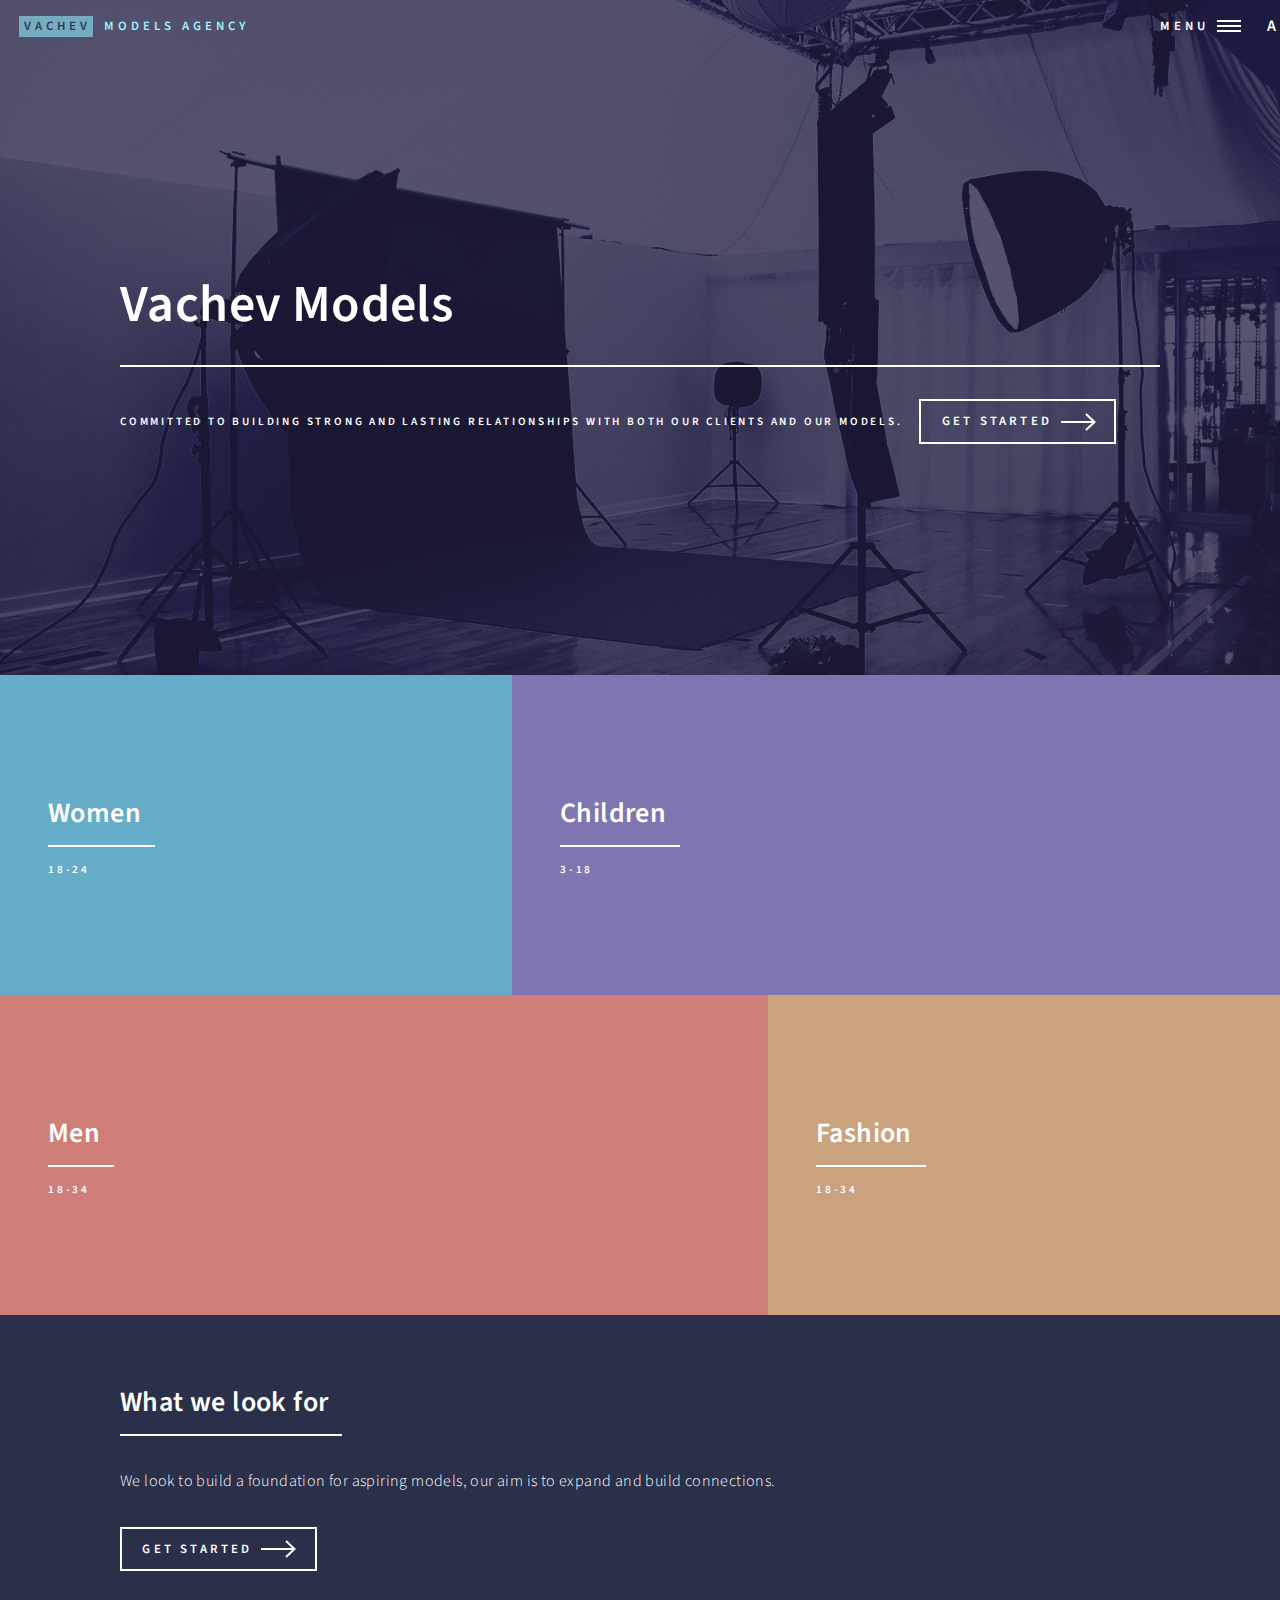
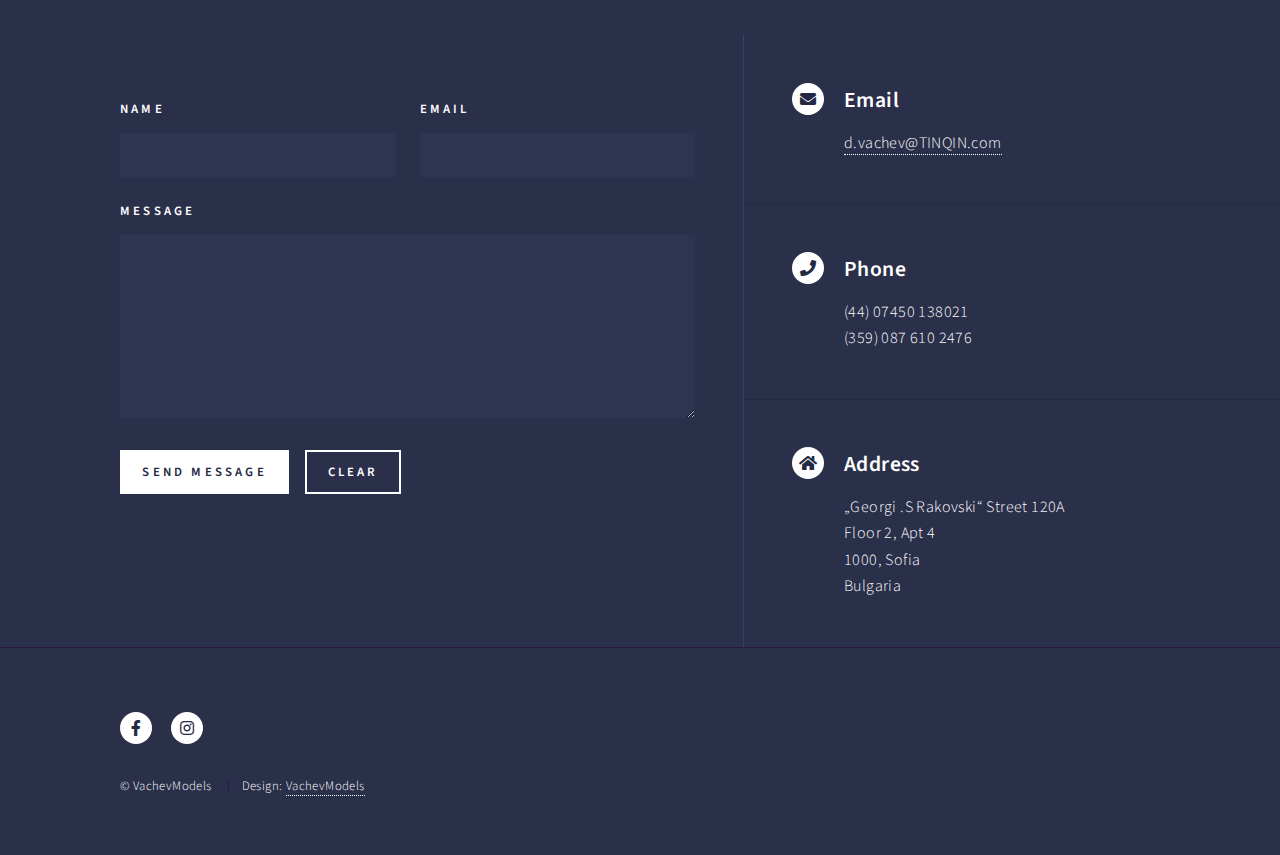
==== index.html @ 6b76b672 "Add files via upload" ====
<!DOCTYPE html>
<html>
  <head>
    <title>Vachev Models</title>
    <meta charset="utf-8" />
    <meta
      name="viewport"
      content="width=device-width, initial-scale=1, user-scalable=no"
    />
    <link rel="stylesheet" href="assets/css/main.css" />
    <noscript
      ><link rel="stylesheet" href="assets/css/noscript.css"
    /></noscript>
  </head>
  <body class="is-preload">
    <!-- Wrapper -->
    <div id="wrapper">
      <!-- Header -->
      <header id="header" class="alt">
        <a href="index.html" class="logo"
          ><strong>Vachev</strong> <span>Models Agency</span></a
        >
        <nav>
          <a href="#menu">Menu</a>A
        </nav>
      </header>

      <!-- Menu -->
      <nav id="menu">
        <ul class="links">
          <li><a href="index.html">Home</a></li>
          <li><a href="men.html">Men</a></li>
          <li><a href="women.html">Women</a></li>
          <li><a href="children.html">Children</a></li>
          <li><a href="generic.html">Fashion</a></li>
        </ul>
        <ul class="actions stacked">
          <li><a href="#" class="button primary fit">Get Started</a></li>
          <li><a href="#" class="button fit">Log In</a></li>
        </ul>
      </nav>

      <!-- Banner -->
      <section id="banner" class="major">
        <div class="inner">
          <header class="major">
            <h1>Vachev Models</h1>
          </header>
          <div class="content">
            <p>
              Committed to building strong and lasting relationships with both
              our clients and our models.
            </p>
            <ul class="actions">
              <li>
                <a href="#one" class="button next scrolly">Get Started</a>
              </li>
            </ul>
          </div>
        </div>
      </section>

      <!-- Main -->
      <div id="main">
        <!-- One -->
        <section id="one" class="tiles">
          <article>
            <span class="image">
              <img src="images/pic01.png" alt="" />
            </span>
            <header class="major">
              <h3><a href="women.html" class="link">Women</a></h3>
              <p>18-24</p>
            </header>
          </article>
          <article>
            <span class="image">
              <img src="images/pic02.png" alt="" />
            </span>
            <header class="major">
              <h3><a href="children.html" class="link">Children</a></h3>
              <p>3-18</p>
            </header>
          </article>
          <article>
            <span class="image">
              <img src="images/pic03.png" alt="" />
            </span>
            <header class="major">
              <h3><a href="men.html" class="link">Men</a></h3>
              <p>18-34</p>
            </header>
          </article>
          <article>
            <span class="image">
              <img src="images/pic04.png" alt="" />
            </span>
            <header class="major">
              <h3><a href="fashion.html" class="link">Fashion</a></h3>
              <p>18-34</p>
            </header>
          </article>
        </section>

        <!-- Two -->
        <section id="two">
          <div class="inner">
            <header class="major">
              <h2>What we look for</h2>
            </header>
            <p>
              We look to build a foundation for aspiring models, our aim is to
              expand and build connections.
            </p>
            <ul class="actions">
              <li>
                <a href="landing.html" class="button next">Get Started</a>
              </li>
            </ul>
          </div>
        </section>
      </div>

      <!-- Contact -->
      <section id="contact">
        <div class="inner">
          <section>
            <form method="post" action="#">
              <div class="fields">
                <div class="field half">
                  <label for="name">Name</label>
                  <input type="text" name="name" id="name" />
                </div>
                <div class="field half">
                  <label for="email">Email</label>
                  <input type="text" name="email" id="email" />
                </div>
                <div class="field">
                  <label for="message">Message</label>
                  <textarea name="message" id="message" rows="6"></textarea>
                </div>
              </div>
              <ul class="actions">
                <li>
                  <input type="submit" value="Send Message" class="primary" />
                </li>
                <li><input type="reset" value="Clear" /></li>
              </ul>
            </form>
          </section>
          <section class="split">
            <section>
              <div class="contact-method">
                <span class="icon solid alt fa-envelope"></span>
                <h3>Email</h3>
                <a href="#">d.vachev@TINQIN.com</a>
              </div>
            </section>
            <section>
              <div class="contact-method">
                <span class="icon solid alt fa-phone"></span>
                <h3>Phone</h3>
                <span
                  >(44) 07450 138021 <br />
                  (359) 087 610 2476
                </span>
              </div>
            </section>
            <section>
              <div class="contact-method">
                <span class="icon solid alt fa-home"></span>
                <h3>Address</h3>
                <span
                  >„Georgi .S Rakovski“ Street 120А<br />
                  Floor 2, Apt 4 <br />
                  1000, Sofia<br />
                  Bulgaria</span
                >
              </div>
            </section>
          </section>
        </div>
      </section>

      <!-- Footer -->
      <footer id="footer">
        <div class="inner">
          <ul class="icons">
            <li>
              <a
                href="https://www.facebook.com/d.vac8"
                class="icon brands alt fa-facebook-f"
                ><span class="label">Facebook</span></a
              >
            </li>
            <li>
              <a href="https://www.instagram.com/accounts/login/" class="icon brands alt fa-instagram"
                ><span class="label">Instagram</span></a
              >
            </li>
          </ul>
          <ul class="copyright">
            <li>&copy; VachevModels</li>
            <li>Design: <a href="index.html">VachevModels</a></li>
          </ul>
        </div>
      </footer>
    </div>

    <!-- Scripts -->
    <script src="assets/js/jquery.min.js"></script>
    <script src="assets/js/jquery.scrolly.min.js"></script>
    <script src="assets/js/jquery.scrollex.min.js"></script>
    <script src="assets/js/browser.min.js"></script>
    <script src="assets/js/breakpoints.min.js"></script>
    <script src="assets/js/util.js"></script>
    <script src="assets/js/main.js"></script>
  </body>
</html>
---- assets/css/main.css ----
@import url(fontawesome-all.min.css);
@import url("https://fonts.googleapis.com/css?family=Source+Sans+Pro:300,300italic,600,600italic");

html, body, div, span, applet, object,
iframe, h1, h2, h3, h4, h5, h6, p, blockquote,
pre, a, abbr, acronym, address, big, cite,
code, del, dfn, em, img, ins, kbd, q, s, samp,
small, strike, strong, sub, sup, tt, var, b,
u, i, center, dl, dt, dd, ol, ul, li, fieldset,
form, label, legend, table, caption, tbody,
tfoot, thead, tr, th, td, article, aside,
canvas, details, embed, figure, figcaption,
footer, header, hgroup, menu, nav, output, ruby,
section, summary, time, mark, audio, video {
	margin: 0;
	padding: 0;
	border: 0;
	font-size: 100%;
	font: inherit;
	vertical-align: baseline;}

article, aside, details, figcaption, figure,
footer, header, hgroup, menu, nav, section {
	display: block;}

body {
	line-height: 1;
}

ol, ul {
	list-style: none;
}

blockquote, q {
	quotes: none;
}

	blockquote:before, blockquote:after, q:before, q:after {
		content: '';
		content: none;
	}

table {
	border-collapse: collapse;
	border-spacing: 0;
}

body {
	-webkit-text-size-adjust: none;
}

mark {
	background-color: transparent;
	color: inherit;
}

input::-moz-focus-inner {
	border: 0;
	padding: 0;
}

input, select, textarea {
	-moz-appearance: none;
	-webkit-appearance: none;
	-ms-appearance: none;
	appearance: none;
}

/* Basic */

	@-ms-viewport {
		width: device-width;
	}

	body {
		-ms-overflow-style: scrollbar;
	}

	@media screen and (max-width: 480px) {

		html, body {
			min-width: 320px;
		}

	}

	html {
		box-sizing: border-box;
	}

	*, *:before, *:after {
		box-sizing: inherit;
	}

	body {
		background:#2a2f4a;
	}

		body.is-preload *, body.is-preload *:before, body.is-preload *:after {
			-moz-animation: none !important;
			-webkit-animation: none !important;
			-ms-animation: none !important;
			animation: none !important;
			-moz-transition: none !important;
			-webkit-transition: none !important;
			-ms-transition: none !important;
			transition: none !important;
		}

/* Type */

	body, input, select, textarea {
		color: #ffffff;
		font-family: "Source Sans Pro", Helvetica, sans-serif;
		font-size: 17pt;
		font-weight: 300;
		letter-spacing: 0.025em;
		line-height: 1.65;
	}

		@media screen and (max-width: 1680px) {

			body, input, select, textarea {
				font-size: 14pt;
			}

		}

		@media screen and (max-width: 1280px) {

			body, input, select, textarea {
				font-size: 12pt;
			}

		}

		@media screen and (max-width: 360px) {

			body, input, select, textarea {
				font-size: 11pt;
			}

		}

	a {
		-moz-transition: color 0.2s ease-in-out, border-bottom-color 0.2s ease-in-out;
		-webkit-transition: color 0.2s ease-in-out, border-bottom-color 0.2s ease-in-out;
		-ms-transition: color 0.2s ease-in-out, border-bottom-color 0.2s ease-in-out;
		transition: color 0.2s ease-in-out, border-bottom-color 0.2s ease-in-out;
		border-bottom: dotted 1px;
		color: inherit;
		text-decoration: none;
	}

		a:hover {
			border-bottom-color: transparent;
			color: #9bf1ff !important;
		}

		a:active {
			color: #53e3fb !important;
		}

	strong, b {
		color: #ffffff;
		font-weight: 600;
	}

	em, i {
		font-style: italic;
	}

	p {
		margin: 0 0 2em 0;
	}

	h1, h2, h3, h4, h5, h6 {
		color: #ffffff;
		font-weight: 600;
		line-height: 1.65;
		margin: 0 0 1em 0;
	}

		h1 a, h2 a, h3 a, h4 a, h5 a, h6 a {
			color: inherit;
			border-bottom: 0;
		}

	h1 {
		font-size: 2.5em;
	}

	h2 {
		font-size: 1.75em;
	}

	h3 {
		font-size: 1.35em;
	}

	h4 {
		font-size: 1.1em;
	}

	h5 {
		font-size: 0.9em;
	}

	h6 {
		font-size: 0.7em;
	}

	@media screen and (max-width: 736px) {

		h1 {
			font-size: 2em;
		}

		h2 {
			font-size: 1.5em;
		}

		h3 {
			font-size: 1.25em;
		}

	}

	sub {
		font-size: 0.8em;
		position: relative;
		top: 0.5em;
	}

	sup {
		font-size: 0.8em;
		position: relative;
		top: -0.5em;
	}

	blockquote {
		border-left: solid 4px rgba(212, 212, 255, 0.1);
		font-style: italic;
		margin: 0 0 2em 0;
		padding: 0.5em 0 0.5em 2em;
	}

	code {
		background: rgba(212, 212, 255, 0.035);
		font-family: "Courier New", monospace;
		font-size: 0.9em;
		margin: 0 0.25em;
		padding: 0.25em 0.65em;
	}

	pre {
		-webkit-overflow-scrolling: touch;
		font-family: "Courier New", monospace;
		font-size: 0.9em;
		margin: 0 0 2em 0;
	}

		pre code {
			display: block;
			line-height: 1.75;
			padding: 1em 1.5em;
			overflow-x: auto;
		}

	hr {
		border: 0;
		border-bottom: solid 1px rgba(212, 212, 255, 0.1);
		margin: 2em 0;
	}

		hr.major {
			margin: 3em 0;
		}

	.align-left {
		text-align: left;
	}

	.align-center {
		text-align: center;
	}

	.align-right {
		text-align: right;
	}

/* Row */

	.row {
		display: flex;
		flex-wrap: wrap;
		box-sizing: border-box;
		align-items: stretch;
	}

		.row > * {
			box-sizing: border-box;
		}

		.row.gtr-uniform > * > :last-child {
			margin-bottom: 0;
		}

		.row.aln-left {
			justify-content: flex-start;
		}

		.row.aln-center {
			justify-content: center;
		}

		.row.aln-right {
			justify-content: flex-end;
		}

		.row.aln-top {
			align-items: flex-start;
		}

		.row.aln-middle {
			align-items: center;
		}

		.row.aln-bottom {
			align-items: flex-end;
		}

		.row > .imp {
			order: -1;
		}

		.row > .col-1 {
			width: 8.33333%;
		}

		.row > .off-1 {
			margin-left: 8.33333%;
		}

		.row > .col-2 {
			width: 16.66667%;
		}

		.row > .off-2 {
			margin-left: 16.66667%;
		}

		.row > .col-3 {
			width: 25%;
		}

		.row > .off-3 {
			margin-left: 25%;
		}

		.row > .col-4 {
			width: 33.33333%;
		}

		.row > .off-4 {
			margin-left: 33.33333%;
		}

		.row > .col-5 {
			width: 41.66667%;
		}

		.row > .off-5 {
			margin-left: 41.66667%;
		}

		.row > .col-6 {
			width: 50%;
		}

		.row > .off-6 {
			margin-left: 50%;
		}

		.row > .col-7 {
			width: 58.33333%;
		}

		.row > .off-7 {
			margin-left: 58.33333%;
		}

		.row > .col-8 {
			width: 66.66667%;
		}

		.row > .off-8 {
			margin-left: 66.66667%;
		}

		.row > .col-9 {
			width: 75%;
		}

		.row > .off-9 {
			margin-left: 75%;
		}

		.row > .col-10 {
			width: 83.33333%;
		}

		.row > .off-10 {
			margin-left: 83.33333%;
		}

		.row > .col-11 {
			width: 91.66667%;
		}

		.row > .off-11 {
			margin-left: 91.66667%;
		}

		.row > .col-12 {
			width: 100%;
		}

		.row > .off-12 {
			margin-left: 100%;
		}

		.row.gtr-0 {
			margin-top: 0;
			margin-left: 0em;
		}

			.row.gtr-0 > * {
				padding: 0 0 0 0em;
			}

			.row.gtr-0.gtr-uniform {
				margin-top: 0em;
			}

				.row.gtr-0.gtr-uniform > * {
					padding-top: 0em;
				}

		.row.gtr-25 {
			margin-top: 0;
			margin-left: -0.5em;
		}

			.row.gtr-25 > * {
				padding: 0 0 0 0.5em;
			}

			.row.gtr-25.gtr-uniform {
				margin-top: -0.5em;
			}

				.row.gtr-25.gtr-uniform > * {
					padding-top: 0.5em;
				}

		.row.gtr-50 {
			margin-top: 0;
			margin-left: -1em;
		}

			.row.gtr-50 > * {
				padding: 0 0 0 1em;
			}

			.row.gtr-50.gtr-uniform {
				margin-top: -1em;
			}

				.row.gtr-50.gtr-uniform > * {
					padding-top: 1em;
				}

		.row {
			margin-top: 0;
			margin-left: -2em;
		}

			.row > * {
				padding: 0 0 0 2em;
			}

			.row.gtr-uniform {
				margin-top: -2em;
			}

				.row.gtr-uniform > * {
					padding-top: 2em;
				}

		.row.gtr-150 {
			margin-top: 0;
			margin-left: -3em;
		}

			.row.gtr-150 > * {
				padding: 0 0 0 3em;
			}

			.row.gtr-150.gtr-uniform {
				margin-top: -3em;
			}

				.row.gtr-150.gtr-uniform > * {
					padding-top: 3em;
				}

		.row.gtr-200 {
			margin-top: 0;
			margin-left: -4em;
		}

			.row.gtr-200 > * {
				padding: 0 0 0 4em;
			}

			.row.gtr-200.gtr-uniform {
				margin-top: -4em;
			}

				.row.gtr-200.gtr-uniform > * {
					padding-top: 4em;
				}

		@media screen and (max-width: 1680px) {

			.row {
				display: flex;
				flex-wrap: wrap;
				box-sizing: border-box;
				align-items: stretch;
			}

				.row > * {
					box-sizing: border-box;
				}

				.row.gtr-uniform > * > :last-child {
					margin-bottom: 0;
				}

				.row.aln-left {
					justify-content: flex-start;
				}

				.row.aln-center {
					justify-content: center;
				}

				.row.aln-right {
					justify-content: flex-end;
				}

				.row.aln-top {
					align-items: flex-start;
				}

				.row.aln-middle {
					align-items: center;
				}

				.row.aln-bottom {
					align-items: flex-end;
				}

				.row > .imp-xlarge {
					order: -1;
				}

				.row > .col-1-xlarge {
					width: 8.33333%;
				}

				.row > .off-1-xlarge {
					margin-left: 8.33333%;
				}

				.row > .col-2-xlarge {
					width: 16.66667%;
				}

				.row > .off-2-xlarge {
					margin-left: 16.66667%;
				}

				.row > .col-3-xlarge {
					width: 25%;
				}

				.row > .off-3-xlarge {
					margin-left: 25%;
				}

				.row > .col-4-xlarge {
					width: 33.33333%;
				}

				.row > .off-4-xlarge {
					margin-left: 33.33333%;
				}

				.row > .col-5-xlarge {
					width: 41.66667%;
				}

				.row > .off-5-xlarge {
					margin-left: 41.66667%;
				}

				.row > .col-6-xlarge {
					width: 50%;
				}

				.row > .off-6-xlarge {
					margin-left: 50%;
				}

				.row > .col-7-xlarge {
					width: 58.33333%;
				}

				.row > .off-7-xlarge {
					margin-left: 58.33333%;
				}

				.row > .col-8-xlarge {
					width: 66.66667%;
				}

				.row > .off-8-xlarge {
					margin-left: 66.66667%;
				}

				.row > .col-9-xlarge {
					width: 75%;
				}

				.row > .off-9-xlarge {
					margin-left: 75%;
				}

				.row > .col-10-xlarge {
					width: 83.33333%;
				}

				.row > .off-10-xlarge {
					margin-left: 83.33333%;
				}

				.row > .col-11-xlarge {
					width: 91.66667%;
				}

				.row > .off-11-xlarge {
					margin-left: 91.66667%;
				}

				.row > .col-12-xlarge {
					width: 100%;
				}

				.row > .off-12-xlarge {
					margin-left: 100%;
				}

				.row.gtr-0 {
					margin-top: 0;
					margin-left: 0em;
				}

					.row.gtr-0 > * {
						padding: 0 0 0 0em;
					}

					.row.gtr-0.gtr-uniform {
						margin-top: 0em;
					}

						.row.gtr-0.gtr-uniform > * {
							padding-top: 0em;
						}

				.row.gtr-25 {
					margin-top: 0;
					margin-left: -0.5em;
				}

					.row.gtr-25 > * {
						padding: 0 0 0 0.5em;
					}

					.row.gtr-25.gtr-uniform {
						margin-top: -0.5em;
					}

						.row.gtr-25.gtr-uniform > * {
							padding-top: 0.5em;
						}

				.row.gtr-50 {
					margin-top: 0;
					margin-left: -1em;
				}

					.row.gtr-50 > * {
						padding: 0 0 0 1em;
					}

					.row.gtr-50.gtr-uniform {
						margin-top: -1em;
					}

						.row.gtr-50.gtr-uniform > * {
							padding-top: 1em;
						}

				.row {
					margin-top: 0;
					margin-left: -2em;
				}

					.row > * {
						padding: 0 0 0 2em;
					}

					.row.gtr-uniform {
						margin-top: -2em;
					}

						.row.gtr-uniform > * {
							padding-top: 2em;
						}

				.row.gtr-150 {
					margin-top: 0;
					margin-left: -3em;
				}

					.row.gtr-150 > * {
						padding: 0 0 0 3em;
					}

					.row.gtr-150.gtr-uniform {
						margin-top: -3em;
					}

						.row.gtr-150.gtr-uniform > * {
							padding-top: 3em;
						}

				.row.gtr-200 {
					margin-top: 0;
					margin-left: -4em;
				}

					.row.gtr-200 > * {
						padding: 0 0 0 4em;
					}

					.row.gtr-200.gtr-uniform {
						margin-top: -4em;
					}

						.row.gtr-200.gtr-uniform > * {
							padding-top: 4em;
						}

		}

		@media screen and (max-width: 1280px) {

			.row {
				display: flex;
				flex-wrap: wrap;
				box-sizing: border-box;
				align-items: stretch;
			}

				.row > * {
					box-sizing: border-box;
				}

				.row.gtr-uniform > * > :last-child {
					margin-bottom: 0;
				}

				.row.aln-left {
					justify-content: flex-start;
				}

				.row.aln-center {
					justify-content: center;
				}

				.row.aln-right {
					justify-content: flex-end;
				}

				.row.aln-top {
					align-items: flex-start;
				}

				.row.aln-middle {
					align-items: center;
				}

				.row.aln-bottom {
					align-items: flex-end;
				}

				.row > .imp-large {
					order: -1;
				}

				.row > .col-1-large {
					width: 8.33333%;
				}

				.row > .off-1-large {
					margin-left: 8.33333%;
				}

				.row > .col-2-large {
					width: 16.66667%;
				}

				.row > .off-2-large {
					margin-left: 16.66667%;
				}

				.row > .col-3-large {
					width: 25%;
				}

				.row > .off-3-large {
					margin-left: 25%;
				}

				.row > .col-4-large {
					width: 33.33333%;
				}

				.row > .off-4-large {
					margin-left: 33.33333%;
				}

				.row > .col-5-large {
					width: 41.66667%;
				}

				.row > .off-5-large {
					margin-left: 41.66667%;
				}

				.row > .col-6-large {
					width: 50%;
				}

				.row > .off-6-large {
					margin-left: 50%;
				}

				.row > .col-7-large {
					width: 58.33333%;
				}

				.row > .off-7-large {
					margin-left: 58.33333%;
				}

				.row > .col-8-large {
					width: 66.66667%;
				}

				.row > .off-8-large {
					margin-left: 66.66667%;
				}

				.row > .col-9-large {
					width: 75%;
				}

				.row > .off-9-large {
					margin-left: 75%;
				}

				.row > .col-10-large {
					width: 83.33333%;
				}

				.row > .off-10-large {
					margin-left: 83.33333%;
				}

				.row > .col-11-large {
					width: 91.66667%;
				}

				.row > .off-11-large {
					margin-left: 91.66667%;
				}

				.row > .col-12-large {
					width: 100%;
				}

				.row > .off-12-large {
					margin-left: 100%;
				}

				.row.gtr-0 {
					margin-top: 0;
					margin-left: 0em;
				}

					.row.gtr-0 > * {
						padding: 0 0 0 0em;
					}

					.row.gtr-0.gtr-uniform {
						margin-top: 0em;
					}

						.row.gtr-0.gtr-uniform > * {
							padding-top: 0em;
						}

				.row.gtr-25 {
					margin-top: 0;
					margin-left: -0.375em;
				}

					.row.gtr-25 > * {
						padding: 0 0 0 0.375em;
					}

					.row.gtr-25.gtr-uniform {
						margin-top: -0.375em;
					}

						.row.gtr-25.gtr-uniform > * {
							padding-top: 0.375em;
						}

				.row.gtr-50 {
					margin-top: 0;
					margin-left: -0.75em;
				}

					.row.gtr-50 > * {
						padding: 0 0 0 0.75em;
					}

					.row.gtr-50.gtr-uniform {
						margin-top: -0.75em;
					}

						.row.gtr-50.gtr-uniform > * {
							padding-top: 0.75em;
						}

				.row {
					margin-top: 0;
					margin-left: -1.5em;
				}

					.row > * {
						padding: 0 0 0 1.5em;
					}

					.row.gtr-uniform {
						margin-top: -1.5em;
					}

						.row.gtr-uniform > * {
							padding-top: 1.5em;
						}

				.row.gtr-150 {
					margin-top: 0;
					margin-left: -2.25em;
				}

					.row.gtr-150 > * {
						padding: 0 0 0 2.25em;
					}

					.row.gtr-150.gtr-uniform {
						margin-top: -2.25em;
					}

						.row.gtr-150.gtr-uniform > * {
							padding-top: 2.25em;
						}

				.row.gtr-200 {
					margin-top: 0;
					margin-left: -3em;
				}

					.row.gtr-200 > * {
						padding: 0 0 0 3em;
					}

					.row.gtr-200.gtr-uniform {
						margin-top: -3em;
					}

						.row.gtr-200.gtr-uniform > * {
							padding-top: 3em;
						}

		}

		@media screen and (max-width: 980px) {

			.row {
				display: flex;
				flex-wrap: wrap;
				box-sizing: border-box;
				align-items: stretch;
			}

				.row > * {
					box-sizing: border-box;
				}

				.row.gtr-uniform > * > :last-child {
					margin-bottom: 0;
				}

				.row.aln-left {
					justify-content: flex-start;
				}

				.row.aln-center {
					justify-content: center;
				}

				.row.aln-right {
					justify-content: flex-end;
				}

				.row.aln-top {
					align-items: flex-start;
				}

				.row.aln-middle {
					align-items: center;
				}

				.row.aln-bottom {
					align-items: flex-end;
				}

				.row > .imp-medium {
					order: -1;
				}

				.row > .col-1-medium {
					width: 8.33333%;
				}

				.row > .off-1-medium {
					margin-left: 8.33333%;
				}

				.row > .col-2-medium {
					width: 16.66667%;
				}

				.row > .off-2-medium {
					margin-left: 16.66667%;
				}

				.row > .col-3-medium {
					width: 25%;
				}

				.row > .off-3-medium {
					margin-left: 25%;
				}

				.row > .col-4-medium {
					width: 33.33333%;
				}

				.row > .off-4-medium {
					margin-left: 33.33333%;
				}

				.row > .col-5-medium {
					width: 41.66667%;
				}

				.row > .off-5-medium {
					margin-left: 41.66667%;
				}

				.row > .col-6-medium {
					width: 50%;
				}

				.row > .off-6-medium {
					margin-left: 50%;
				}

				.row > .col-7-medium {
					width: 58.33333%;
				}

				.row > .off-7-medium {
					margin-left: 58.33333%;
				}

				.row > .col-8-medium {
					width: 66.66667%;
				}

				.row > .off-8-medium {
					margin-left: 66.66667%;
				}

				.row > .col-9-medium {
					width: 75%;
				}

				.row > .off-9-medium {
					margin-left: 75%;
				}

				.row > .col-10-medium {
					width: 83.33333%;
				}

				.row > .off-10-medium {
					margin-left: 83.33333%;
				}

				.row > .col-11-medium {
					width: 91.66667%;
				}

				.row > .off-11-medium {
					margin-left: 91.66667%;
				}

				.row > .col-12-medium {
					width: 100%;
				}

				.row > .off-12-medium {
					margin-left: 100%;
				}

				.row.gtr-0 {
					margin-top: 0;
					margin-left: 0em;
				}

					.row.gtr-0 > * {
						padding: 0 0 0 0em;
					}

					.row.gtr-0.gtr-uniform {
						margin-top: 0em;
					}

						.row.gtr-0.gtr-uniform > * {
							padding-top: 0em;
						}

				.row.gtr-25 {
					margin-top: 0;
					margin-left: -0.375em;
				}

					.row.gtr-25 > * {
						padding: 0 0 0 0.375em;
					}

					.row.gtr-25.gtr-uniform {
						margin-top: -0.375em;
					}

						.row.gtr-25.gtr-uniform > * {
							padding-top: 0.375em;
						}

				.row.gtr-50 {
					margin-top: 0;
					margin-left: -0.75em;
				}

					.row.gtr-50 > * {
						padding: 0 0 0 0.75em;
					}

					.row.gtr-50.gtr-uniform {
						margin-top: -0.75em;
					}

						.row.gtr-50.gtr-uniform > * {
							padding-top: 0.75em;
						}

				.row {
					margin-top: 0;
					margin-left: -1.5em;
				}

					.row > * {
						padding: 0 0 0 1.5em;
					}

					.row.gtr-uniform {
						margin-top: -1.5em;
					}

						.row.gtr-uniform > * {
							padding-top: 1.5em;
						}

				.row.gtr-150 {
					margin-top: 0;
					margin-left: -2.25em;
				}

					.row.gtr-150 > * {
						padding: 0 0 0 2.25em;
					}

					.row.gtr-150.gtr-uniform {
						margin-top: -2.25em;
					}

						.row.gtr-150.gtr-uniform > * {
							padding-top: 2.25em;
						}

				.row.gtr-200 {
					margin-top: 0;
					margin-left: -3em;
				}

					.row.gtr-200 > * {
						padding: 0 0 0 3em;
					}

					.row.gtr-200.gtr-uniform {
						margin-top: -3em;
					}

						.row.gtr-200.gtr-uniform > * {
							padding-top: 3em;
						}

		}

		@media screen and (max-width: 736px) {

			.row {
				display: flex;
				flex-wrap: wrap;
				box-sizing: border-box;
				align-items: stretch;
			}

				.row > * {
					box-sizing: border-box;
				}

				.row.gtr-uniform > * > :last-child {
					margin-bottom: 0;
				}

				.row.aln-left {
					justify-content: flex-start;
				}

				.row.aln-center {
					justify-content: center;
				}

				.row.aln-right {
					justify-content: flex-end;
				}

				.row.aln-top {
					align-items: flex-start;
				}

				.row.aln-middle {
					align-items: center;
				}

				.row.aln-bottom {
					align-items: flex-end;
				}

				.row > .imp-small {
					order: -1;
				}

				.row > .col-1-small {
					width: 8.33333%;
				}

				.row > .off-1-small {
					margin-left: 8.33333%;
				}

				.row > .col-2-small {
					width: 16.66667%;
				}

				.row > .off-2-small {
					margin-left: 16.66667%;
				}

				.row > .col-3-small {
					width: 25%;
				}

				.row > .off-3-small {
					margin-left: 25%;
				}

				.row > .col-4-small {
					width: 33.33333%;
				}

				.row > .off-4-small {
					margin-left: 33.33333%;
				}

				.row > .col-5-small {
					width: 41.66667%;
				}

				.row > .off-5-small {
					margin-left: 41.66667%;
				}

				.row > .col-6-small {
					width: 50%;
				}

				.row > .off-6-small {
					margin-left: 50%;
				}

				.row > .col-7-small {
					width: 58.33333%;
				}

				.row > .off-7-small {
					margin-left: 58.33333%;
				}

				.row > .col-8-small {
					width: 66.66667%;
				}

				.row > .off-8-small {
					margin-left: 66.66667%;
				}

				.row > .col-9-small {
					width: 75%;
				}

				.row > .off-9-small {
					margin-left: 75%;
				}

				.row > .col-10-small {
					width: 83.33333%;
				}

				.row > .off-10-small {
					margin-left: 83.33333%;
				}

				.row > .col-11-small {
					width: 91.66667%;
				}

				.row > .off-11-small {
					margin-left: 91.66667%;
				}

				.row > .col-12-small {
					width: 100%;
				}

				.row > .off-12-small {
					margin-left: 100%;
				}

				.row.gtr-0 {
					margin-top: 0;
					margin-left: 0em;
				}

					.row.gtr-0 > * {
						padding: 0 0 0 0em;
					}

					.row.gtr-0.gtr-uniform {
						margin-top: 0em;
					}

						.row.gtr-0.gtr-uniform > * {
							padding-top: 0em;
						}

				.row.gtr-25 {
					margin-top: 0;
					margin-left: -0.3125em;
				}

					.row.gtr-25 > * {
						padding: 0 0 0 0.3125em;
					}

					.row.gtr-25.gtr-uniform {
						margin-top: -0.3125em;
					}

						.row.gtr-25.gtr-uniform > * {
							padding-top: 0.3125em;
						}

				.row.gtr-50 {
					margin-top: 0;
					margin-left: -0.625em;
				}

					.row.gtr-50 > * {
						padding: 0 0 0 0.625em;
					}

					.row.gtr-50.gtr-uniform {
						margin-top: -0.625em;
					}

						.row.gtr-50.gtr-uniform > * {
							padding-top: 0.625em;
						}

				.row {
					margin-top: 0;
					margin-left: -1.25em;
				}

					.row > * {
						padding: 0 0 0 1.25em;
					}

					.row.gtr-uniform {
						margin-top: -1.25em;
					}

						.row.gtr-uniform > * {
							padding-top: 1.25em;
						}

				.row.gtr-150 {
					margin-top: 0;
					margin-left: -1.875em;
				}

					.row.gtr-150 > * {
						padding: 0 0 0 1.875em;
					}

					.row.gtr-150.gtr-uniform {
						margin-top: -1.875em;
					}

						.row.gtr-150.gtr-uniform > * {
							padding-top: 1.875em;
						}

				.row.gtr-200 {
					margin-top: 0;
					margin-left: -2.5em;
				}

					.row.gtr-200 > * {
						padding: 0 0 0 2.5em;
					}

					.row.gtr-200.gtr-uniform {
						margin-top: -2.5em;
					}

						.row.gtr-200.gtr-uniform > * {
							padding-top: 2.5em;
						}

		}

		@media screen and (max-width: 480px) {

			.row {
				display: flex;
				flex-wrap: wrap;
				box-sizing: border-box;
				align-items: stretch;
			}

				.row > * {
					box-sizing: border-box;
				}

				.row.gtr-uniform > * > :last-child {
					margin-bottom: 0;
				}

				.row.aln-left {
					justify-content: flex-start;
				}

				.row.aln-center {
					justify-content: center;
				}

				.row.aln-right {
					justify-content: flex-end;
				}

				.row.aln-top {
					align-items: flex-start;
				}

				.row.aln-middle {
					align-items: center;
				}

				.row.aln-bottom {
					align-items: flex-end;
				}

				.row > .imp-xsmall {
					order: -1;
				}

				.row > .col-1-xsmall {
					width: 8.33333%;
				}

				.row > .off-1-xsmall {
					margin-left: 8.33333%;
				}

				.row > .col-2-xsmall {
					width: 16.66667%;
				}

				.row > .off-2-xsmall {
					margin-left: 16.66667%;
				}

				.row > .col-3-xsmall {
					width: 25%;
				}

				.row > .off-3-xsmall {
					margin-left: 25%;
				}

				.row > .col-4-xsmall {
					width: 33.33333%;
				}

				.row > .off-4-xsmall {
					margin-left: 33.33333%;
				}

				.row > .col-5-xsmall {
					width: 41.66667%;
				}

				.row > .off-5-xsmall {
					margin-left: 41.66667%;
				}

				.row > .col-6-xsmall {
					width: 50%;
				}

				.row > .off-6-xsmall {
					margin-left: 50%;
				}

				.row > .col-7-xsmall {
					width: 58.33333%;
				}

				.row > .off-7-xsmall {
					margin-left: 58.33333%;
				}

				.row > .col-8-xsmall {
					width: 66.66667%;
				}

				.row > .off-8-xsmall {
					margin-left: 66.66667%;
				}

				.row > .col-9-xsmall {
					width: 75%;
				}

				.row > .off-9-xsmall {
					margin-left: 75%;
				}

				.row > .col-10-xsmall {
					width: 83.33333%;
				}

				.row > .off-10-xsmall {
					margin-left: 83.33333%;
				}

				.row > .col-11-xsmall {
					width: 91.66667%;
				}

				.row > .off-11-xsmall {
					margin-left: 91.66667%;
				}

				.row > .col-12-xsmall {
					width: 100%;
				}

				.row > .off-12-xsmall {
					margin-left: 100%;
				}

				.row.gtr-0 {
					margin-top: 0;
					margin-left: 0em;
				}

					.row.gtr-0 > * {
						padding: 0 0 0 0em;
					}

					.row.gtr-0.gtr-uniform {
						margin-top: 0em;
					}

						.row.gtr-0.gtr-uniform > * {
							padding-top: 0em;
						}

				.row.gtr-25 {
					margin-top: 0;
					margin-left: -0.3125em;
				}

					.row.gtr-25 > * {
						padding: 0 0 0 0.3125em;
					}

					.row.gtr-25.gtr-uniform {
						margin-top: -0.3125em;
					}

						.row.gtr-25.gtr-uniform > * {
							padding-top: 0.3125em;
						}

				.row.gtr-50 {
					margin-top: 0;
					margin-left: -0.625em;
				}

					.row.gtr-50 > * {
						padding: 0 0 0 0.625em;
					}

					.row.gtr-50.gtr-uniform {
						margin-top: -0.625em;
					}

						.row.gtr-50.gtr-uniform > * {
							padding-top: 0.625em;
						}

				.row {
					margin-top: 0;
					margin-left: -1.25em;
				}

					.row > * {
						padding: 0 0 0 1.25em;
					}

					.row.gtr-uniform {
						margin-top: -1.25em;
					}

						.row.gtr-uniform > * {
							padding-top: 1.25em;
						}

				.row.gtr-150 {
					margin-top: 0;
					margin-left: -1.875em;
				}

					.row.gtr-150 > * {
						padding: 0 0 0 1.875em;
					}

					.row.gtr-150.gtr-uniform {
						margin-top: -1.875em;
					}

						.row.gtr-150.gtr-uniform > * {
							padding-top: 1.875em;
						}

				.row.gtr-200 {
					margin-top: 0;
					margin-left: -2.5em;
				}

					.row.gtr-200 > * {
						padding: 0 0 0 2.5em;
					}

					.row.gtr-200.gtr-uniform {
						margin-top: -2.5em;
					}

						.row.gtr-200.gtr-uniform > * {
							padding-top: 2.5em;
						}

		}

/* Section/Article */

	section.special, article.special {
		text-align: center;
	}

	header.major {
		width: -moz-max-content;
		width: -webkit-max-content;
		width: -ms-max-content;
		width: max-content;
		margin-bottom: 2em;
	}

		header.major > :first-child {
			margin-bottom: 0;
			width: calc(100% + 0.5em);
		}

			header.major > :first-child:after {
				content: '';
				background-color: #ffffff;
				display: block;
				height: 2px;
				margin: 0.325em 0 0.5em 0;
				width: 100%;
			}

		header.major > p {
			font-size: 0.7em;
			font-weight: 600;
			letter-spacing: 0.25em;
			margin-bottom: 0;
			text-transform: uppercase;
		}

		body.is-ie header.major > :first-child:after {
			max-width: 9em;
		}

		body.is-ie header.major > h1:after {
			max-width: 100% !important;
		}

	@media screen and (max-width: 736px) {

		header.major > p br {
			display: none;
		}

	}

/* Form */

	form {
		margin: 0 0 2em 0;
	}

		form > :last-child {
			margin-bottom: 0;
		}

		form > .fields {
			display: -moz-flex;
			display: -webkit-flex;
			display: -ms-flex;
			display: flex;
			-moz-flex-wrap: wrap;
			-webkit-flex-wrap: wrap;
			-ms-flex-wrap: wrap;
			flex-wrap: wrap;
			width: calc(100% + 3em);
			margin: -1.5em 0 2em -1.5em;
		}

			form > .fields > .field {
				-moz-flex-grow: 0;
				-webkit-flex-grow: 0;
				-ms-flex-grow: 0;
				flex-grow: 0;
				-moz-flex-shrink: 0;
				-webkit-flex-shrink: 0;
				-ms-flex-shrink: 0;
				flex-shrink: 0;
				padding: 1.5em 0 0 1.5em;
				width: calc(100% - 1.5em);
			}

				form > .fields > .field.half {
					width: calc(50% - 0.75em);
				}

				form > .fields > .field.third {
					width: calc(100%/3 - 0.5em);
				}

				form > .fields > .field.quarter {
					width: calc(25% - 0.375em);
				}

		@media screen and (max-width: 480px) {

			form > .fields {
				width: calc(100% + 3em);
				margin: -1.5em 0 2em -1.5em;
			}

				form > .fields > .field {
					padding: 1.5em 0 0 1.5em;
					width: calc(100% - 1.5em);
				}

					form > .fields > .field.half {
						width: calc(100% - 1.5em);
					}

					form > .fields > .field.third {
						width: calc(100% - 1.5em);
					}

					form > .fields > .field.quarter {
						width: calc(100% - 1.5em);
					}

		}

	label {
		color: #ffffff;
		display: block;
		font-size: 0.8em;
		font-weight: 600;
		letter-spacing: 0.25em;
		margin: 0 0 1em 0;
		text-transform: uppercase;
	}

	input[type="text"],
	input[type="password"],
	input[type="email"],
	input[type="tel"],
	input[type="search"],
	input[type="url"],
	select,
	textarea {
		-moz-appearance: none;
		-webkit-appearance: none;
		-ms-appearance: none;
		appearance: none;
		background: rgba(212, 212, 255, 0.035);
		border: none;
		border-radius: 0;
		color: inherit;
		display: block;
		outline: 0;
		padding: 0 1em;
		text-decoration: none;
		width: 100%;
	}

		input[type="text"]:invalid,
		input[type="password"]:invalid,
		input[type="email"]:invalid,
		input[type="tel"]:invalid,
		input[type="search"]:invalid,
		input[type="url"]:invalid,
		select:invalid,
		textarea:invalid {
			box-shadow: none;
		}

		input[type="text"]:focus,
		input[type="password"]:focus,
		input[type="email"]:focus,
		input[type="tel"]:focus,
		input[type="search"]:focus,
		input[type="url"]:focus,
		select:focus,
		textarea:focus {
			border-color: #9bf1ff;
			box-shadow: 0 0 0 2px #9bf1ff;
		}

	select {
		background-image: url("data:image/svg+xml;charset=utf8,%3Csvg xmlns='http://www.w3.org/2000/svg' width='40' height='40' preserveAspectRatio='none' viewBox='0 0 40 40'%3E%3Cpath d='M9.4,12.3l10.4,10.4l10.4-10.4c0.2-0.2,0.5-0.4,0.9-0.4c0.3,0,0.6,0.1,0.9,0.4l3.3,3.3c0.2,0.2,0.4,0.5,0.4,0.9 c0,0.4-0.1,0.6-0.4,0.9L20.7,31.9c-0.2,0.2-0.5,0.4-0.9,0.4c-0.3,0-0.6-0.1-0.9-0.4L4.3,17.3c-0.2-0.2-0.4-0.5-0.4-0.9 c0-0.4,0.1-0.6,0.4-0.9l3.3-3.3c0.2-0.2,0.5-0.4,0.9-0.4S9.1,12.1,9.4,12.3z' fill='rgba(212, 212, 255, 0.1)' /%3E%3C/svg%3E");
		background-size: 1.25rem;
		background-repeat: no-repeat;
		background-position: calc(100% - 1rem) center;
		height: 2.75em;
		padding-right: 2.75em;
		text-overflow: ellipsis;
	}

		select option {
			color: #ffffff;
			background: #242943;
		}

		select:focus::-ms-value {
			background-color: transparent;
		}

		select::-ms-expand {
			display: none;
		}

	input[type="text"],
	input[type="password"],
	input[type="email"],
	input[type="tel"],
	input[type="search"],
	input[type="url"],
	select {
		height: 2.75em;
	}

	textarea {
		padding: 0.75em 1em;
	}

	input[type="checkbox"],
	input[type="radio"] {
		-moz-appearance: none;
		-webkit-appearance: none;
		-ms-appearance: none;
		appearance: none;
		display: block;
		float: left;
		margin-right: -2em;
		opacity: 0;
		width: 1em;
		z-index: -1;
	}

		input[type="checkbox"] + label,
		input[type="radio"] + label {
			text-decoration: none;
			color: #ffffff;
			cursor: pointer;
			display: inline-block;
			font-weight: 300;
			padding-left: 2.65em;
			padding-right: 0.75em;
			position: relative;
		}

			input[type="checkbox"] + label:before,
			input[type="radio"] + label:before {
				-moz-osx-font-smoothing: grayscale;
				-webkit-font-smoothing: antialiased;
				display: inline-block;
				font-style: normal;
				font-variant: normal;
				text-rendering: auto;
				line-height: 1;
				text-transform: none !important;
				font-family: 'Font Awesome 5 Free';
				font-weight: 900;
			}

			input[type="checkbox"] + label:before,
			input[type="radio"] + label:before {
				background: rgba(212, 212, 255, 0.035);
				content: '';
				display: inline-block;
				font-size: 0.8em;
				height: 2.0625em;
				left: 0;
				letter-spacing: 0;
				line-height: 2.0625em;
				position: absolute;
				text-align: center;
				top: 0;
				width: 2.0625em;
			}

		input[type="checkbox"]:checked + label:before,
		input[type="radio"]:checked + label:before {
			background: #ffffff;
			border-color: #9bf1ff;
			content: '\f00c';
			color: #242943;
		}

		input[type="checkbox"]:focus + label:before,
		input[type="radio"]:focus + label:before {
			box-shadow: 0 0 0 2px #9bf1ff;
		}

	input[type="radio"] + label:before {
		border-radius: 100%;
	}

	::-webkit-input-placeholder {
		color: rgba(244, 244, 255, 0.2) !important;
		opacity: 1.0;
	}

	:-moz-placeholder {
		color: rgba(244, 244, 255, 0.2) !important;
		opacity: 1.0;
	}

	::-moz-placeholder {
		color: rgba(244, 244, 255, 0.2) !important;
		opacity: 1.0;
	}

	:-ms-input-placeholder {
		color: rgba(244, 244, 255, 0.2) !important;
		opacity: 1.0;
	}

/* Box */

	.box {
		border: solid 1px rgba(212, 212, 255, 0.1);
		margin-bottom: 2em;
		padding: 1.5em;
	}

		.box > :last-child,
		.box > :last-child > :last-child,
		.box > :last-child > :last-child > :last-child {
			margin-bottom: 0;
		}

		.box.alt {
			border: 0;
			border-radius: 0;
			padding: 0;
		}

/* Icon */

	.icon {
		text-decoration: none;
		border-bottom: none;
		position: relative;
	}

		.icon:before {
			-moz-osx-font-smoothing: grayscale;
			-webkit-font-smoothing: antialiased;
			display: inline-block;
			font-style: normal;
			font-variant: normal;
			text-rendering: auto;
			line-height: 1;
			text-transform: none !important;
			font-family: 'Font Awesome 5 Free';
			font-weight: 400;
		}

		.icon > .label {
			display: none;
		}

		.icon:before {
			line-height: inherit;
		}

		.icon.solid:before {
			font-weight: 900;
		}

		.icon.brands:before {
			font-family: 'Font Awesome 5 Brands';
		}

		.icon.alt:before {
			background-color: #ffffff;
			border-radius: 100%;
			color: #242943;
			display: inline-block;
			height: 2em;
			line-height: 2em;
			text-align: center;
			width: 2em;
		}

	a.icon.alt:before {
		-moz-transition: background-color 0.2s ease-in-out;
		-webkit-transition: background-color 0.2s ease-in-out;
		-ms-transition: background-color 0.2s ease-in-out;
		transition: background-color 0.2s ease-in-out;
	}

	a.icon.alt:hover:before {
		background-color: #6fc3df;
	}

	a.icon.alt:active:before {
		background-color: #37a6cb;
	}

/* Image */

	.image {
		border: 0;
		display: inline-block;
		position: relative;
	}

		.image img {
			display: block;
		}

		.image.left, .image.right {
			max-width: 30%;
		}

			.image.left img, .image.right img {
				width: 100%;
			}

		.image.left {
			float: left;
			margin: 0 1.5em 1.25em 0;
			top: 0.25em;
		}

		.image.right {
			float: right;
			margin: 0 0 1.25em 1.5em;
			top: 0.25em;
		}

		.image.fit {
			display: block;
			margin: 0 0 2em 0;
			width: 100%;
		}

			.image.fit img {
				width: 100%;
			}

		.image.main {
			display: block;
			margin: 2.5em 0;
			width: 100%;
		}

			.image.main img {
				width: 100%;
			}

			@media screen and (max-width: 736px) {

				.image.main {
					margin: 1.5em 0;
				}

			}

/* List */

	ol {
		list-style: decimal;
		margin: 0 0 2em 0;
		padding-left: 1.25em;
	}

		ol li {
			padding-left: 0.25em;
		}

	ul {
		list-style: disc;
		margin: 0 0 2em 0;
		padding-left: 1em;
	}

		ul li {
			padding-left: 0.5em;
		}

		ul.alt {
			list-style: none;
			padding-left: 0;
		}

			ul.alt li {
				border-top: solid 1px rgba(212, 212, 255, 0.1);
				padding: 0.5em 0;
			}

				ul.alt li:first-child {
					border-top: 0;
					padding-top: 0;
				}

	dl {
		margin: 0 0 2em 0;
	}

		dl dt {
			display: block;
			font-weight: 600;
			margin: 0 0 1em 0;
		}

		dl dd {
			margin-left: 2em;
		}

/* Actions */

	ul.actions {
		display: -moz-flex;
		display: -webkit-flex;
		display: -ms-flex;
		display: flex;
		cursor: default;
		list-style: none;
		margin-left: -1em;
		padding-left: 0;
	}

		ul.actions li {
			padding: 0 0 0 1em;
			vertical-align: middle;
		}

		ul.actions.special {
			-moz-justify-content: center;
			-webkit-justify-content: center;
			-ms-justify-content: center;
			justify-content: center;
			width: 100%;
			margin-left: 0;
		}

			ul.actions.special li:first-child {
				padding-left: 0;
			}

		ul.actions.stacked {
			-moz-flex-direction: column;
			-webkit-flex-direction: column;
			-ms-flex-direction: column;
			flex-direction: column;
			margin-left: 0;
		}

			ul.actions.stacked li {
				padding: 1.3em 0 0 0;
			}

				ul.actions.stacked li:first-child {
					padding-top: 0;
				}

		ul.actions.fit {
			width: calc(100% + 1em);
		}

			ul.actions.fit li {
				-moz-flex-grow: 1;
				-webkit-flex-grow: 1;
				-ms-flex-grow: 1;
				flex-grow: 1;
				-moz-flex-shrink: 1;
				-webkit-flex-shrink: 1;
				-ms-flex-shrink: 1;
				flex-shrink: 1;
				width: 100%;
			}

				ul.actions.fit li > * {
					width: 100%;
				}

			ul.actions.fit.stacked {
				width: 100%;
			}

/* Icons */

	ul.icons {
		cursor: default;
		list-style: none;
		padding-left: 0;
	}

		ul.icons li {
			display: inline-block;
			padding: 0 1em 0 0;
		}

			ul.icons li:last-child {
				padding-right: 0;
			}

		@media screen and (max-width: 736px) {

			ul.icons li {
				padding: 0 0.75em 0 0;
			}

		}

/* Pagination */

	ul.pagination {
		cursor: default;
		list-style: none;
		padding-left: 0;
	}

		ul.pagination li {
			display: inline-block;
			padding-left: 0;
			vertical-align: middle;
		}

			ul.pagination li > .page {
				-moz-transition: background-color 0.2s ease-in-out, color 0.2s ease-in-out;
				-webkit-transition: background-color 0.2s ease-in-out, color 0.2s ease-in-out;
				-ms-transition: background-color 0.2s ease-in-out, color 0.2s ease-in-out;
				transition: background-color 0.2s ease-in-out, color 0.2s ease-in-out;
				border-bottom: 0;
				display: inline-block;
				font-size: 0.8em;
				font-weight: 600;
				height: 1.5em;
				line-height: 1.5em;
				margin: 0 0.125em;
				min-width: 1.5em;
				padding: 0 0.5em;
				text-align: center;
			}

				ul.pagination li > .page.active {
					background-color: #ffffff;
					color: #242943;
				}

					ul.pagination li > .page.active:hover {
						background-color: #9bf1ff;
						color: #242943 !important;
					}

					ul.pagination li > .page.active:active {
						background-color: #53e3fb;
					}

			ul.pagination li:first-child {
				padding-right: 0.75em;
			}

			ul.pagination li:last-child {
				padding-left: 0.75em;
			}

		@media screen and (max-width: 480px) {

			ul.pagination li:nth-child(n+2):nth-last-child(n+2) {
				display: none;
			}

			ul.pagination li:first-child {
				padding-right: 0;
			}

		}

/* Table */

	.table-wrapper {
		-webkit-overflow-scrolling: touch;
		overflow-x: auto;
	}

	table {
		margin: 0 0 2em 0;
		width: 100%;
	}

		table tbody tr {
			border: solid 1px #d4d4ff1a;
			border-left: 0;
			border-right: 0;
		}

			table tbody tr:nth-child(2n + 1) {
				background-color: rgba(212, 212, 255, 0.035);
			}

		table td {
			padding: 0.75em 0.75em;
		}

		table th {
			color: #ffffff;
			font-size: 0.9em;
			font-weight: 600;
			padding: 0 0.75em 0.75em 0.75em;
			text-align: left;
		}

		table thead {
			border-bottom: solid 2px rgba(212, 212, 255, 0.1);
		}

		table tfoot {
			border-top: solid 2px rgba(212, 212, 255, 0.1);
		}

		table.alt {
			border-collapse: separate;
		}

			table.alt tbody tr td {
				border: solid 1px rgba(212, 212, 255, 0.1);
				border-left-width: 0;
				border-top-width: 0;
			}

				table.alt tbody tr td:first-child {
					border-left-width: 1px;
				}

			table.alt tbody tr:first-child td {
				border-top-width: 1px;
			}

			table.alt thead {
				border-bottom: 0;
			}

			table.alt tfoot {
				border-top: 0;
			}

/* Button */

	input[type="submit"],
	input[type="reset"],
	input[type="button"],
	button,
	.button {
		-moz-appearance: none;
		-webkit-appearance: none;
		-ms-appearance: none;
		appearance: none;
		-moz-transition: background-color 0.2s ease-in-out, box-shadow 0.2s ease-in-out, color 0.2s ease-in-out;
		-webkit-transition: background-color 0.2s ease-in-out, box-shadow 0.2s ease-in-out, color 0.2s ease-in-out;
		-ms-transition: background-color 0.2s ease-in-out, box-shadow 0.2s ease-in-out, color 0.2s ease-in-out;
		transition: background-color 0.2s ease-in-out, box-shadow 0.2s ease-in-out, color 0.2s ease-in-out;
		background-color: transparent;
		border: 0;
		border-radius: 0;
		box-shadow: inset 0 0 0 2px #ffffff;
		color: #ffffff;
		cursor: pointer;
		display: inline-block;
		font-size: 0.8em;
		font-weight: 600;
		height: 3.5em;
		letter-spacing: 0.25em;
		line-height: 3.5em;
		padding: 0 1.75em;
		text-align: center;
		text-decoration: none;
		text-transform: uppercase;
		white-space: nowrap;
	}

		input[type="submit"]:hover, input[type="submit"]:active,
		input[type="reset"]:hover,
		input[type="reset"]:active,
		input[type="button"]:hover,
		input[type="button"]:active,
		button:hover,
		button:active,
		.button:hover,
		.button:active {
			box-shadow: inset 0 0 0 2px #9bf1ff;
			color: #9bf1ff;
		}

		input[type="submit"]:active,
		input[type="reset"]:active,
		input[type="button"]:active,
		button:active,
		.button:active {
			background-color: rgba(155, 241, 255, 0.1);
			box-shadow: inset 0 0 0 2px #53e3fb;
			color: #53e3fb;
		}

		input[type="submit"].icon:before,
		input[type="reset"].icon:before,
		input[type="button"].icon:before,
		button.icon:before,
		.button.icon:before {
			margin-right: 0.5em;
		}

		input[type="submit"].fit,
		input[type="reset"].fit,
		input[type="button"].fit,
		button.fit,
		.button.fit {
			width: 100%;
		}

		input[type="submit"].small,
		input[type="reset"].small,
		input[type="button"].small,
		button.small,
		.button.small {
			font-size: 0.6em;
		}

		input[type="submit"].large,
		input[type="reset"].large,
		input[type="button"].large,
		button.large,
		.button.large {
			font-size: 1.25em;
			height: 3em;
			line-height: 3em;
		}

		input[type="submit"].next,
		input[type="reset"].next,
		input[type="button"].next,
		button.next,
		.button.next {
			padding-right: 4.5em;
			position: relative;
		}

			input[type="submit"].next:before, input[type="submit"].next:after,
			input[type="reset"].next:before,
			input[type="reset"].next:after,
			input[type="button"].next:before,
			input[type="button"].next:after,
			button.next:before,
			button.next:after,
			.button.next:before,
			.button.next:after {
				-moz-transition: opacity 0.2s ease-in-out;
				-webkit-transition: opacity 0.2s ease-in-out;
				-ms-transition: opacity 0.2s ease-in-out;
				transition: opacity 0.2s ease-in-out;
				background-position: center right;
				background-repeat: no-repeat;
				background-size: 36px 24px;
				content: '';
				display: block;
				height: 100%;
				position: absolute;
				right: 1.5em;
				top: 0;
				vertical-align: middle;
				width: 36px;
			}

			input[type="submit"].next:before,
			input[type="reset"].next:before,
			input[type="button"].next:before,
			button.next:before,
			.button.next:before {
				background-image: url("data:image/svg+xml;charset=utf8,%3Csvg xmlns='http://www.w3.org/2000/svg' xmlns:xlink='http://www.w3.org/1999/xlink' width='36px' height='24px' viewBox='0 0 36 24' zoomAndPan='disable'%3E%3Cstyle%3Eline %7B stroke: %23ffffff%3B stroke-width: 2px%3B %7D%3C/style%3E%3Cline x1='0' y1='12' x2='34' y2='12' /%3E%3Cline x1='25' y1='4' x2='34' y2='12.5' /%3E%3Cline x1='25' y1='20' x2='34' y2='11.5' /%3E%3C/svg%3E");
			}

			input[type="submit"].next:after,
			input[type="reset"].next:after,
			input[type="button"].next:after,
			button.next:after,
			.button.next:after {
				background-image: url("data:image/svg+xml;charset=utf8,%3Csvg xmlns='http://www.w3.org/2000/svg' xmlns:xlink='http://www.w3.org/1999/xlink' width='36px' height='24px' viewBox='0 0 36 24' zoomAndPan='disable'%3E%3Cstyle%3Eline %7B stroke: %239bf1ff%3B stroke-width: 2px%3B %7D%3C/style%3E%3Cline x1='0' y1='12' x2='34' y2='12' /%3E%3Cline x1='25' y1='4' x2='34' y2='12.5' /%3E%3Cline x1='25' y1='20' x2='34' y2='11.5' /%3E%3C/svg%3E");
				opacity: 0;
				z-index: 1;
			}

			input[type="submit"].next:hover:after, input[type="submit"].next:active:after,
			input[type="reset"].next:hover:after,
			input[type="reset"].next:active:after,
			input[type="button"].next:hover:after,
			input[type="button"].next:active:after,
			button.next:hover:after,
			button.next:active:after,
			.button.next:hover:after,
			.button.next:active:after {
				opacity: 1;
			}

			@media screen and (max-width: 1280px) {

				input[type="submit"].next,
				input[type="reset"].next,
				input[type="button"].next,
				button.next,
				.button.next {
					padding-right: 5em;
				}

			}

		input[type="submit"].primary,
		input[type="reset"].primary,
		input[type="button"].primary,
		button.primary,
		.button.primary {
			background-color: #ffffff;
			box-shadow: none;
			color: #242943;
		}

			input[type="submit"].primary:hover, input[type="submit"].primary:active,
			input[type="reset"].primary:hover,
			input[type="reset"].primary:active,
			input[type="button"].primary:hover,
			input[type="button"].primary:active,
			button.primary:hover,
			button.primary:active,
			.button.primary:hover,
			.button.primary:active {
				background-color: #9bf1ff;
				color: #242943 !important;
			}

			input[type="submit"].primary:active,
			input[type="reset"].primary:active,
			input[type="button"].primary:active,
			button.primary:active,
			.button.primary:active {
				background-color: #53e3fb;
			}

		input[type="submit"].disabled, input[type="submit"]:disabled,
		input[type="reset"].disabled,
		input[type="reset"]:disabled,
		input[type="button"].disabled,
		input[type="button"]:disabled,
		button.disabled,
		button:disabled,
		.button.disabled,
		.button:disabled {
			pointer-events: none;
			cursor: default;
			opacity: 0.25;
		}

/* Tiles */

	.tiles {
		display: -moz-flex;
		display: -webkit-flex;
		display: -ms-flex;
		display: flex;
		-moz-flex-wrap: wrap;
		-webkit-flex-wrap: wrap;
		-ms-flex-wrap: wrap;
		flex-wrap: wrap;
		border-top: 0 !important;
	}

		.tiles + * {
			border-top: 0 !important;
		}

		.tiles article {
			-moz-align-items: center;
			-webkit-align-items: center;
			-ms-align-items: center;
			align-items: center;
			display: -moz-flex;
			display: -webkit-flex;
			display: -ms-flex;
			display: flex;
			-moz-transition: -moz-transform 0.25s ease, opacity 0.25s ease, -moz-filter 1s ease, -webkit-filter 1s ease;
			-webkit-transition: -webkit-transform 0.25s ease, opacity 0.25s ease, -webkit-filter 1s ease, -webkit-filter 1s ease;
			-ms-transition: -ms-transform 0.25s ease, opacity 0.25s ease, -ms-filter 1s ease, -webkit-filter 1s ease;
			transition: transform 0.25s ease, opacity 0.25s ease, filter 1s ease, -webkit-filter 1s ease;
			padding: 4em 4em 2em 4em ;
			background-position: center;
			background-repeat: no-repeat;
			background-size: cover;
			cursor: default;
			height: 40vh;
			max-height: 40em;
			min-height: 23em;
			overflow: hidden;
			position: relative;
			width: 40%;
		}

			.tiles article .image {
				display: none;
			}

			.tiles article header {
				position: relative;
				z-index: 3;
			}

			.tiles article h3 {
				font-size: 1.75em;
			}

				.tiles article h3 a:hover {
					color: inherit !important;
				}

			.tiles article .link.primary {
				border: 0;
				height: 100%;
				left: 0;
				position: absolute;
				top: 0;
				width: 100%;
				z-index: 4;
			}

			.tiles article:before {
				-moz-transition: opacity 0.5s ease;
				-webkit-transition: opacity 0.5s ease;
				-ms-transition: opacity 0.5s ease;
				transition: opacity 0.5s ease;
				bottom: 0;
				content: '';
				display: block;
				height: 100%;
				left: 0;
				opacity: 0.85;
				position: absolute;
				width: 100%;
				z-index: 2;
			}

			.tiles article:after {
				background-color: rgba(36, 41, 67, 0.25);
				content: '';
				display: block;
				height: 100%;
				left: 0;
				position: absolute;
				top: 0;
				width: 100%;
				z-index: 1;
			}

			.tiles article:hover:before {
				opacity: 0;
			}

			.tiles article.is-transitioning {
				-moz-transform: scale(0.95);
				-webkit-transform: scale(0.95);
				-ms-transform: scale(0.95);
				transform: scale(0.95);
				-moz-filter: blur(0.5em);
				-webkit-filter: blur(0.5em);
				-ms-filter: blur(0.5em);
				filter: blur(0.5em);
				opacity: 0;
			}

			.tiles article:nth-child(4n - 1), .tiles article:nth-child(4n - 2) {
				width: 60%;
			}

			.tiles article:nth-child(6n - 5):before {
				background-color: #6fc3df;
			}

			.tiles article:nth-child(6n - 4):before {
				background-color: #8d82c4;
			}

			.tiles article:nth-child(6n - 3):before {
				background-color: #ec8d81;
			}

			.tiles article:nth-child(6n - 2):before {
				background-color: #e7b788;
			}

			.tiles article:nth-child(6n - 1):before {
				background-color: #8ea9e8;
			}

			.tiles article:nth-child(6n):before {
				background-color: #87c5a4;
			}

		@media screen and (max-width: 1280px) {

			.tiles article {
				padding: 4em 3em 2em 3em ;
				height: 30vh;
				max-height: 30em;
				min-height: 20em;
			}

		}

		@media screen and (max-width: 980px) {

			.tiles article {
				width: 50% !important;
			}

		}

		@media screen and (max-width: 736px) {

			.tiles article {
				padding: 3em 1.5em 1em 1.5em ;
				height: 16em;
				max-height: none;
				min-height: 0;
			}

				.tiles article h3 {
					font-size: 1.5em;
				}

		}

		@media screen and (max-width: 480px) {

			.tiles {
				display: block;
			}

				.tiles article {
					height: 20em;
					width: 100% !important;
				}

		}

/* Contact Method */

	.contact-method {
		margin: 0 0 2em 0;
		padding-left: 3.25em;
		position: relative;
	}

		.contact-method .icon {
			left: 0;
			position: absolute;
			top: 0;
		}

		.contact-method h3 {
			margin: 0 0 0.5em 0;
		}

/* Spotlights */

	.spotlights {
		border-top: 0 !important;
	}

		.spotlights + * {
			border-top: 0 !important;
		}

		.spotlights > section {
			display: -moz-flex;
			display: -webkit-flex;
			display: -ms-flex;
			display: flex;
			-moz-flex-direction: row;
			-webkit-flex-direction: row;
			-ms-flex-direction: row;
			flex-direction: row;
			background-color: #2e3450;
		}

			.spotlights > section > .image {
				background-position: center center;
				background-size: cover;
				border-radius: 0;
				display: block;
				position: relative;
				width: 30%;
			}

				.spotlights > section > .image img {
					border-radius: 0;
					display: block;
					width: 100%;
				}

				.spotlights > section > .image:before {
					background: rgba(36, 41, 67, 0.9);
					content: '';
					display: block;
					height: 100%;
					left: 0;
					opacity: 0;
					position: absolute;
					top: 0;
					width: 100%;
				}

			.spotlights > section > .content {
				display: -moz-flex;
				display: -webkit-flex;
				display: -ms-flex;
				display: flex;
				-moz-flex-direction: column;
				-webkit-flex-direction: column;
				-ms-flex-direction: column;
				flex-direction: column;
				-moz-justify-content: center;
				-webkit-justify-content: center;
				-ms-justify-content: center;
				justify-content: center;
				-moz-align-items: center;
				-webkit-align-items: center;
				-ms-align-items: center;
				align-items: center;
				padding: 2em 3em 0.1em 3em ;
				width: 70%;
			}

				.spotlights > section > .content > .inner {
					margin: 0 auto;
					max-width: 100%;
					width: 65em;
				}

			.spotlights > section:nth-child(2n) {
				-moz-flex-direction: row-reverse;
				-webkit-flex-direction: row-reverse;
				-ms-flex-direction: row-reverse;
				flex-direction: row-reverse;
				background-color: #333856;
			}

				.spotlights > section:nth-child(2n) > .content {
					-moz-align-items: -moz-flex-end;
					-webkit-align-items: -webkit-flex-end;
					-ms-align-items: -ms-flex-end;
					align-items: flex-end;
				}

		@media screen and (max-width: 1680px) {

			.spotlights > section > .image {
				width: 40%;
			}

			.spotlights > section > .content {
				width: 60%;
			}

		}

		@media screen and (max-width: 1280px) {

			.spotlights > section > .image {
				width: 45%;
			}

			.spotlights > section > .content {
				width: 55%;
			}

		}

		@media screen and (max-width: 980px) {

			.spotlights > section {
				display: block;
			}

				.spotlights > section > .image {
					width: 100%;
				}

				.spotlights > section > .content {
					padding: 4em 3em 2em 3em ;
					width: 100%;
				}

		}

		@media screen and (max-width: 736px) {

			.spotlights > section > .content {
				padding: 3em 1.5em 1em 1.5em ;
			}

		}

/* Header */

	@-moz-keyframes reveal-header {
		0% {
			top: -4em;
			opacity: 0;
		}

		100% {
			top: 0;
			opacity: 1;
		}
	}

	@-webkit-keyframes reveal-header {
		0% {
			top: -4em;
			opacity: 0;
		}

		100% {
			top: 0;
			opacity: 1;
		}
	}

	@-ms-keyframes reveal-header {
		0% {
			top: -4em;
			opacity: 0;
		}

		100% {
			top: 0;
			opacity: 1;
		}
	}

	@keyframes reveal-header {
		0% {
			top: -4em;
			opacity: 0;
		}

		100% {
			top: 0;
			opacity: 1;
		}
	}

	#header {
		display: -moz-flex;
		display: -webkit-flex;
		display: -ms-flex;
		display: flex;
		background-color: #2a2f4a;
		box-shadow: 0 0 0.25em 0 rgba(0, 0, 0, 0.15);
		cursor: default;
		font-weight: 600;
		height: 3.25em;
		left: 0;
		letter-spacing: 0.25em;
		line-height: 3.25em;
		margin: 0;
		position: fixed;
		text-transform: uppercase;
		top: 0;
		width: 100%;
		z-index: 10000;
	}

		#header .logo {
			border: 0;
			display: inline-block;
			font-size: 0.8em;
			height: inherit;
			line-height: inherit;
			padding: 0 1.5em;
		}

			#header .logo strong {
				-moz-transition: background-color 0.2s ease-in-out, color 0.2s ease-in-out;
				-webkit-transition: background-color 0.2s ease-in-out, color 0.2s ease-in-out;
				-ms-transition: background-color 0.2s ease-in-out, color 0.2s ease-in-out;
				transition: background-color 0.2s ease-in-out, color 0.2s ease-in-out;
				background-color: #ffffff;
				color: #303861;
				display: inline-block;
				line-height: 1.65em;
				margin-right: 0.325em;
				padding: 0 0.125em 0 0.375em;
			}

			#header .logo:hover strong {
				background-color: #76acbd;
			}

			#header .logo:active strong {
				background-color: #443b97;
			}

		#header nav {
			display: -moz-flex;
			display: -webkit-flex;
			display: -ms-flex;
			display: flex;
			-moz-justify-content: -moz-flex-end;
			-webkit-justify-content: -webkit-flex-end;
			-ms-justify-content: -ms-flex-end;
			justify-content: flex-end;
			-moz-flex-grow: 1;
			-webkit-flex-grow: 1;
			-ms-flex-grow: 1;
			flex-grow: 1;
			height: inherit;
			line-height: inherit;
		}

			#header nav a {
				border: 0;
				display: block;
				font-size: 0.8em;
				height: inherit;
				line-height: inherit;
				padding: 0 0.75em;
				position: relative;
				vertical-align: middle;
			}

				#header nav a:last-child {
					padding-right: 1.5em;
				}

				#header nav a[href="#menu"] {
					padding-right: 3.325em !important;
				}

					#header nav a[href="#menu"]:before, #header nav a[href="#menu"]:after {
						background-image: url("data:image/svg+xml;charset=utf8,%3Csvg xmlns='http://www.w3.org/2000/svg' width='24' height='32' viewBox='0 0 24 32' preserveAspectRatio='none'%3E%3Cstyle%3Eline %7B stroke-width: 2px%3B stroke: %23ffffff%3B %7D%3C/style%3E%3Cline x1='0' y1='11' x2='24' y2='11' /%3E%3Cline x1='0' y1='21' x2='24' y2='21' /%3E%3Cline x1='0' y1='16' x2='24' y2='16' /%3E%3C/svg%3E");
						background-position: center;
						background-repeat: no-repeat;
						background-size: 24px 32px;
						content: '';
						display: block;
						height: 100%;
						position: absolute;
						right: 1.5em;
						top: 0;
						vertical-align: middle;
						width: 24px;
					}

					#header nav a[href="#menu"]:after {
						-moz-transition: opacity 0.2s ease-in-out;
						-webkit-transition: opacity 0.2s ease-in-out;
						-ms-transition: opacity 0.2s ease-in-out;
						transition: opacity 0.2s ease-in-out;
						background-image: url("data:image/svg+xml;charset=utf8,%3Csvg xmlns='http://www.w3.org/2000/svg' width='24' height='32' viewBox='0 0 24 32' preserveAspectRatio='none'%3E%3Cstyle%3Eline %7B stroke-width: 2px%3B stroke: %239bf1ff%3B %7D%3C/style%3E%3Cline x1='0' y1='11' x2='24' y2='11' /%3E%3Cline x1='0' y1='21' x2='24' y2='21' /%3E%3Cline x1='0' y1='16' x2='24' y2='16' /%3E%3C/svg%3E");
						opacity: 0;
						z-index: 1;
					}

					#header nav a[href="#menu"]:hover:after, #header nav a[href="#menu"]:active:after {
						opacity: 1;
					}

					#header nav a[href="#menu"]:last-child {
						padding-right: 3.875em !important;
					}

						#header nav a[href="#menu"]:last-child:before, #header nav a[href="#menu"]:last-child:after {
							right: 2em;
						}

		#header.reveal {
			-moz-animation: reveal-header 0.35s ease;
			-webkit-animation: reveal-header 0.35s ease;
			-ms-animation: reveal-header 0.35s ease;
			animation: reveal-header 0.35s ease;
		}

		#header.alt {
			-moz-transition: opacity 2.5s ease;
			-webkit-transition: opacity 2.5s ease;
			-ms-transition: opacity 2.5s ease;
			transition: opacity 2.5s ease;
			-moz-transition-delay: 0.75s;
			-webkit-transition-delay: 0.75s;
			-ms-transition-delay: 0.75s;
			transition-delay: 0.75s;
			-moz-animation: none;
			-webkit-animation: none;
			-ms-animation: none;
			animation: none;
			background-color: transparent;
			box-shadow: none;
			position: absolute;
		}

			#header.alt.style1 .logo strong {
				color: #6fc3df;
			}

			#header.alt.style2 .logo strong {
				color: #8d82c4;
			}

			#header.alt.style3 .logo strong {
				color: #ec8d81;
			}

			#header.alt.style4 .logo strong {
				color: #40e2bf;
			}

		body.is-preload #header.alt {
			opacity: 0;
		}

		@media screen and (max-width: 1680px) {

			#header nav a[href="#menu"] {
				padding-right: 3.75em !important;
			}

				#header nav a[href="#menu"]:last-child {
					padding-right: 4.25em !important;
				}

		}

		@media screen and (max-width: 1280px) {

			#header nav a[href="#menu"] {
				padding-right: 4em !important;
			}

				#header nav a[href="#menu"]:last-child {
					padding-right: 4.5em !important;
				}

		}

		@media screen and (max-width: 736px) {

			#header {
				height: 2.75em;
				line-height: 2.75em;
			}

				#header .logo {
					padding: 0 1em;
				}

				#header nav a {
					padding: 0 0.5em;
				}

					#header nav a:last-child {
						padding-right: 1em;
					}

					#header nav a[href="#menu"] {
						padding-right: 3.25em !important;
					}

						#header nav a[href="#menu"]:before, #header nav a[href="#menu"]:after {
							right: 0.75em;
						}

						#header nav a[href="#menu"]:last-child {
							padding-right: 4em !important;
						}

							#header nav a[href="#menu"]:last-child:before, #header nav a[href="#menu"]:last-child:after {
								right: 1.5em;
							}

		}

		@media screen and (max-width: 480px) {

			#header .logo span {
				display: none;
			}

			#header nav a[href="#menu"] {
				overflow: hidden;
				padding-right: 0 !important;
				text-indent: 5em;
				white-space: nowrap;
				width: 5em;
			}

				#header nav a[href="#menu"]:before, #header nav a[href="#menu"]:after {
					right: 0;
					width: inherit;
				}

				#header nav a[href="#menu"]:last-child:before, #header nav a[href="#menu"]:last-child:after {
					width: 4em;
					right: 0;
				}

		}

/* Banner */

	#banner {
		-moz-align-items: center;
		-webkit-align-items: center;
		-ms-align-items: center;
		align-items: center;
		background-image: url("../../images/banner.png");
		display: -moz-flex;
		display: -webkit-flex;
		display: -ms-flex;
		display: flex;
		padding: 6em 0 2em 0 ;
		background-attachment: fixed;
		background-position: center;
		background-repeat: no-repeat;
		background-size: cover;
		border-bottom: 0 !important;
		cursor: default;
		height: 60vh;
		margin-bottom: -3.25em;
		max-height: 32em;
		min-height: 22em;
		position: relative;
		top: -3.25em;
	}

		#banner:after {
			-moz-transition: opacity 2.5s ease;
			-webkit-transition: opacity 2.5s ease;
			-ms-transition: opacity 2.5s ease;
			transition: opacity 2.5s ease;
			-moz-transition-delay: 0.75s;
			-webkit-transition-delay: 0.75s;
			-ms-transition-delay: 0.75s;
			transition-delay: .75s;
			pointer-events: none;
			background-color: #221e44e5;
			content: '';
			display: block;
			height: 100%;
			left: 0;
			opacity: 0.85;
			position: absolute;
			top: 0;
			width: 100%;
			z-index: 1;
		}

		#banner h1 {
			font-size: 3.25em;
		}

		#banner > .inner {
			-moz-transition: opacity 1.5s ease, -moz-transform 0.5s ease-out, -moz-filter 0.5s ease, -webkit-filter 0.5s ease;
			-webkit-transition: opacity 1.5s ease, -webkit-transform 0.5s ease-out, -webkit-filter 0.5s ease, -webkit-filter 0.5s ease;
			-ms-transition: opacity 1.5s ease, -ms-transform 0.5s ease-out, -ms-filter 0.5s ease, -webkit-filter 0.5s ease;
			transition: opacity 1.5s ease, transform 0.5s ease-out, filter 0.5s ease, -webkit-filter 0.5s ease;
			padding: 0 !important;
			position: relative;
			z-index: 2;
		}

			#banner > .inner .image {
				display: none;
			}

			#banner > .inner header {
				width: auto;
			}

				#banner > .inner header > :first-child {
					width: auto;
				}

					#banner > .inner header > :first-child:after {
						max-width: 100%;
					}

			#banner > .inner .content {
				display: -moz-flex;
				display: -webkit-flex;
				display: -ms-flex;
				display: flex;
				-moz-align-items: center;
				-webkit-align-items: center;
				-ms-align-items: center;
				align-items: center;
				margin: 0 0 2em 0;
			}

				#banner > .inner .content > * {
					margin-right: 1.5em;
					margin-bottom: 0;
				}

				#banner > .inner .content > :last-child {
					margin-right: 0;
				}

				#banner > .inner .content p {
					font-size: 0.7em;
					font-weight: 600;
					letter-spacing: 0.25em;
					text-transform: uppercase;
				}

		#banner.major {
			height: 75vh;
			min-height: 30em;
			max-height: 50em;
		}

			#banner.major.alt {
				opacity: 0.75;
			}

		#banner.style1:after {
			background-color: #867acd;
		}

		#banner.style2:after {
			background-color: #867acd;
		}

		#banner.style3:after {
			background-color: #867acd;
		}

		#banner.style4:after {
			background-color: #867acd;
		}

		body.is-preload #banner:after {
			opacity: 1.0;
		}

		body.is-preload #banner > .inner {
			-moz-filter: blur(0.125em);
			-webkit-filter: blur(0.125em);
			-ms-filter: blur(0.125em);
			filter: blur(0.125em);
			-moz-transform: translateX(-0.5em);
			-webkit-transform: translateX(-0.5em);
			-ms-transform: translateX(-0.5em);
			transform: translateX(-0.5em);
			opacity: 0;
		}

		@media screen and (max-width: 1280px) {

			#banner {
				background-attachment: scroll;
			}

		}

		@media screen and (max-width: 736px) {

			#banner {
				padding: 5em 0 1em 0 ;
				height: auto;
				margin-bottom: -2.75em;
				max-height: none;
				min-height: 0;
				top: -2.75em;
			}

				#banner h1 {
					font-size: 2em;
				}

				#banner > .inner .content {
					display: block;
				}

					#banner > .inner .content > * {
						margin-right: 0;
						margin-bottom: 2em;
					}

				#banner.major {
					height: auto;
					min-height: 0;
					max-height: none;
				}

		}

		@media screen and (max-width: 480px) {

			#banner {
				padding: 6em 0 2em 0 ;
			}

				#banner > .inner .content p br {
					display: none;
				}

				#banner.major {
					padding: 8em 0 4em 0 ;
				}

		}

/* Main */

	#main {
		background-color: #2a2f4a;
	}

		#main > * {
			border-top: solid 1px#2e1842;
		}

			#main > *:first-child {
				border-top: 0;
			}

			#main > * > .inner {
				padding: 4em 0 2em 0 ;
				margin: 0 auto;
				max-width: 65em;
				width: calc(100% - 6em);
			}

				@media screen and (max-width: 736px) {

					#main > * > .inner {
						padding: 3em 0 1em 0 ;
						width: calc(100% - 3em);
					}

				}

		#main.alt {
			background-color: transparent;
			border-bottom: solid 1px #2e1842;
		}

/* Contact */

	#contact {
		border-bottom: solid 1px #2e1842;
		overflow-x: hidden;
	}

		#contact > .inner {
			display: -moz-flex;
			display: -webkit-flex;
			display: -ms-flex;
			display: flex;
			padding: 0 !important;
		}

			#contact > .inner > :nth-child(2n - 1) {
				padding: 4em 3em 2em 0 ;
				border-right: solid 1px #d4d4ff1a;
				width: 60%;
			}

			#contact > .inner > :nth-child(2n) {
				padding-left: 3em;
				width: 40%;
			}

			#contact > .inner > .split {
				padding: 0;
			}

				#contact > .inner > .split > * {
					padding: 3em 0 1em 3em ;
					position: relative;
				}

					#contact > .inner > .split > *:before {
						border-top: solid 1px rgba(0, 0, 0, 0.1);
						content: '';
						display: block;
						margin-left: -3em;
						position: absolute;
						top: 0;
						width: calc(100vw + 3em);
					}

				#contact > .inner > .split > :first-child:before {
					display: none;
				}

		@media screen and (max-width: 980px) {

			#contact > .inner {
				display: block;
			}

				#contact > .inner > :nth-child(2n - 1) {
					padding: 4em 0 2em 0 ;
					border-right: 0;
					width: 100%;
				}

				#contact > .inner > :nth-child(2n) {
					padding-left: 0;
					width: 100%;
				}

				#contact > .inner > .split > * {
					padding: 3em 0 1em 0 ;
				}

				#contact > .inner > .split > :first-child:before {
					display: block;
				}

		}

		@media screen and (max-width: 736px) {

			#contact > .inner > :nth-child(2n - 1) {
				padding: 3em 0 1em 0 ;
			}

		}

/* Footer */

	#footer .copyright {
		font-size: 0.8em;
		list-style: none;
		padding-left: 0;
	}

		#footer .copyright li {
			border-left: solid 1px #2e1842;
			color: #00000033, 0.2);
			display: inline-block;
			line-height: 1;
			margin-left: 1em;
			padding-left: 1em;
		}

			#footer .copyright li:first-child {
				border-left: 0;
				margin-left: 0;
				padding-left: 0;
			}

	@media screen and (max-width: 480px) {

		#footer .copyright li {
			display: block;
			border-left: 0;
			margin-left: 0;
			padding-left: 0;
			line-height: inherit;
		}

	}

/* Wrapper */

	#wrapper {
		-moz-transition: -moz-filter 0.35s ease, -webkit-filter 0.35s ease, opacity 0.375s ease-out;
		-webkit-transition: -webkit-filter 0.35s ease, -webkit-filter 0.35s ease, opacity 0.375s ease-out;
		-ms-transition: -ms-filter 0.35s ease, -webkit-filter 0.35s ease, opacity 0.375s ease-out;
		transition: filter 0.35s ease, -webkit-filter 0.35s ease, opacity 0.375s ease-out;
		padding-top: 3.25em;
	}

		#wrapper.is-transitioning {
			opacity: 0;
		}

		#wrapper > * > .inner {
			padding: 4em 0 2em 0 ;
			margin: 0 auto;
			max-width: 65em;
			width: calc(100% - 6em);
		}

			@media screen and (max-width: 736px) {

				#wrapper > * > .inner {
					padding: 3em 0 1em 0 ;
					width: calc(100% - 3em);
				}

			}

		@media screen and (max-width: 736px) {

			#wrapper {
				padding-top: 2.75em;
			}

		}

/* Menu */

	#menu {
		-moz-transition: -moz-transform 0.35s ease, opacity 0.35s ease, visibility 0.35s;
		-webkit-transition: -webkit-transform 0.35s ease, opacity 0.35s ease, visibility 0.35s;
		-ms-transition: -ms-transform 0.35s ease, opacity 0.35s ease, visibility 0.35s;
		transition: transform 0.35s ease, opacity 0.35s ease, visibility 0.35s;
		-moz-align-items: center;
		-webkit-align-items: center;
		-ms-align-items: center;
		align-items: center;
		display: -moz-flex;
		display: -webkit-flex;
		display: -ms-flex;
		display: flex;
		-moz-justify-content: center;
		-webkit-justify-content: center;
		-ms-justify-content: center;
		justify-content: center;
		pointer-events: none;
		background: #2e1842;
		box-shadow: none;
		height: 100%;
		left: 0;
		opacity: 0;
		overflow: hidden;
		padding: 3em 2em;
		position: fixed;
		top: 0;
		visibility: hidden;
		width: 100%;
		z-index: 10002;
	}

		#menu .inner {
			-moz-transition: -moz-transform 0.35s ease-out, opacity 0.35s ease, visibility 0.35s;
			-webkit-transition: -webkit-transform 0.35s ease-out, opacity 0.35s ease, visibility 0.35s;
			-ms-transition: -ms-transform 0.35s ease-out, opacity 0.35s ease, visibility 0.35s;
			transition: transform 0.35s ease-out, opacity 0.35s ease, visibility 0.35s;
			-moz-transform: rotateX(20deg);
			-webkit-transform: rotateX(20deg);
			-ms-transform: rotateX(20deg);
			transform: rotateX(20deg);
			-webkit-overflow-scrolling: touch;
			max-width: 100%;
			max-height: 100vh;
			opacity: 0;
			overflow: auto;
			text-align: center;
			visibility: hidden;
			width: 18em;
		}

			#menu .inner > :first-child {
				margin-top: 2em;
			}

			#menu .inner > :last-child {
				margin-bottom: 3em;
			}

		#menu ul {
			margin: 0 0 1em 0;
		}

			#menu ul.links {
				list-style: none;
				padding: 0;
			}

				#menu ul.links > li {
					padding: 0;
				}

					#menu ul.links > li > a:not(.button) {
						border: 0;
						border-top: solid 1px #2e1842;
						display: block;
						font-size: 0.8em;
						font-weight: 600;
						letter-spacing: 0.25em;
						line-height: 4em;
						text-decoration: none;
						text-transform: uppercase;
					}

					#menu ul.links > li > .button {
						display: block;
						margin: 0.5em 0 0 0;
					}

					#menu ul.links > li:first-child > a:not(.button) {
						border-top: 0 !important;
					}

		#menu .close {
			-moz-transition: color 0.2s ease-in-out;
			-webkit-transition: color 0.2s ease-in-out;
			-ms-transition: color 0.2s ease-in-out;
			transition: color 0.2s ease-in-out;
			-webkit-tap-highlight-color: #00000000;
			border: 0;
			cursor: pointer;
			display: block;
			height: 4em;
			line-height: 4em;
			overflow: hidden;
			padding-right: 1.25em;
			position: absolute;
			right: 0;
			text-align: right;
			text-indent: 8em;
			top: 0;
			vertical-align: middle;
			white-space: nowrap;
			width: 8em;
		}

			#menu .close:before, #menu .close:after {
				-moz-transition: opacity 0.2s ease-in-out;
				-webkit-transition: opacity 0.2s ease-in-out;
				-ms-transition: opacity 0.2s ease-in-out;
				transition: opacity 0.2s ease-in-out;
				background-position: center;
				background-repeat: no-repeat;
				content: '';
				display: block;
				height: 4em;
				position: absolute;
				right: 0;
				top: 0;
				width: 4em;
			}

			#menu .close:before {
				background-image: url("data:image/svg+xml;charset=utf8,%3Csvg xmlns='http://www.w3.org/2000/svg' xmlns:xlink='http://www.w3.org/1999/xlink' width='20px' height='20px' viewBox='0 0 20 20' zoomAndPan='disable'%3E%3Cstyle%3Eline %7B stroke: %23ffffff%3B stroke-width: 2%3B %7D%3C/style%3E%3Cline x1='0' y1='0' x2='20' y2='20' /%3E%3Cline x1='20' y1='0' x2='0' y2='20' /%3E%3C/svg%3E");
			}

			#menu .close:after {
				background-image: url("data:image/svg+xml;charset=utf8,%3Csvg xmlns='http://www.w3.org/2000/svg' xmlns:xlink='http://www.w3.org/1999/xlink' width='20px' height='20px' viewBox='0 0 20 20' zoomAndPan='disable'%3E%3Cstyle%3Eline %7B stroke: %239bf1ff%3B stroke-width: 2%3B %7D%3C/style%3E%3Cline x1='0' y1='0' x2='20' y2='20' /%3E%3Cline x1='20' y1='0' x2='0' y2='20' /%3E%3C/svg%3E");
				opacity: 0;
			}

			#menu .close:hover:after, #menu .close:active:after {
				opacity: 1;
			}

	body.is-ie #menu {
		background: #303861
	}

	body.is-menu-visible #wrapper {
		-moz-filter: blur(0.5em);
		-webkit-filter: blur(0.5em);
		-ms-filter: blur(0.5em);
		filter: blur(0.5em);
	}

	body.is-menu-visible #menu {
		pointer-events: auto;
		opacity: 1;
		visibility: visible;
	}

		body.is-menu-visible #menu .inner {
			-moz-transform: none;
			-webkit-transform: none;
			-ms-transform: none;
			transform: none;
			opacity: 1;
			visibility: visible;
		}
---- assets/css/noscript.css ----
/* Banner */

	body.is-preload #banner:after {
		opacity: 0.85;
	}

	body.is-preload #banner > .inner {
		-moz-filter: none;
		-webkit-filter: none;
		-ms-filter: none;
		filter: none;
		-moz-transform: none;
		-webkit-transform: none;
		-ms-transform: none;
		transform: none;
		opacity: 1;
	}
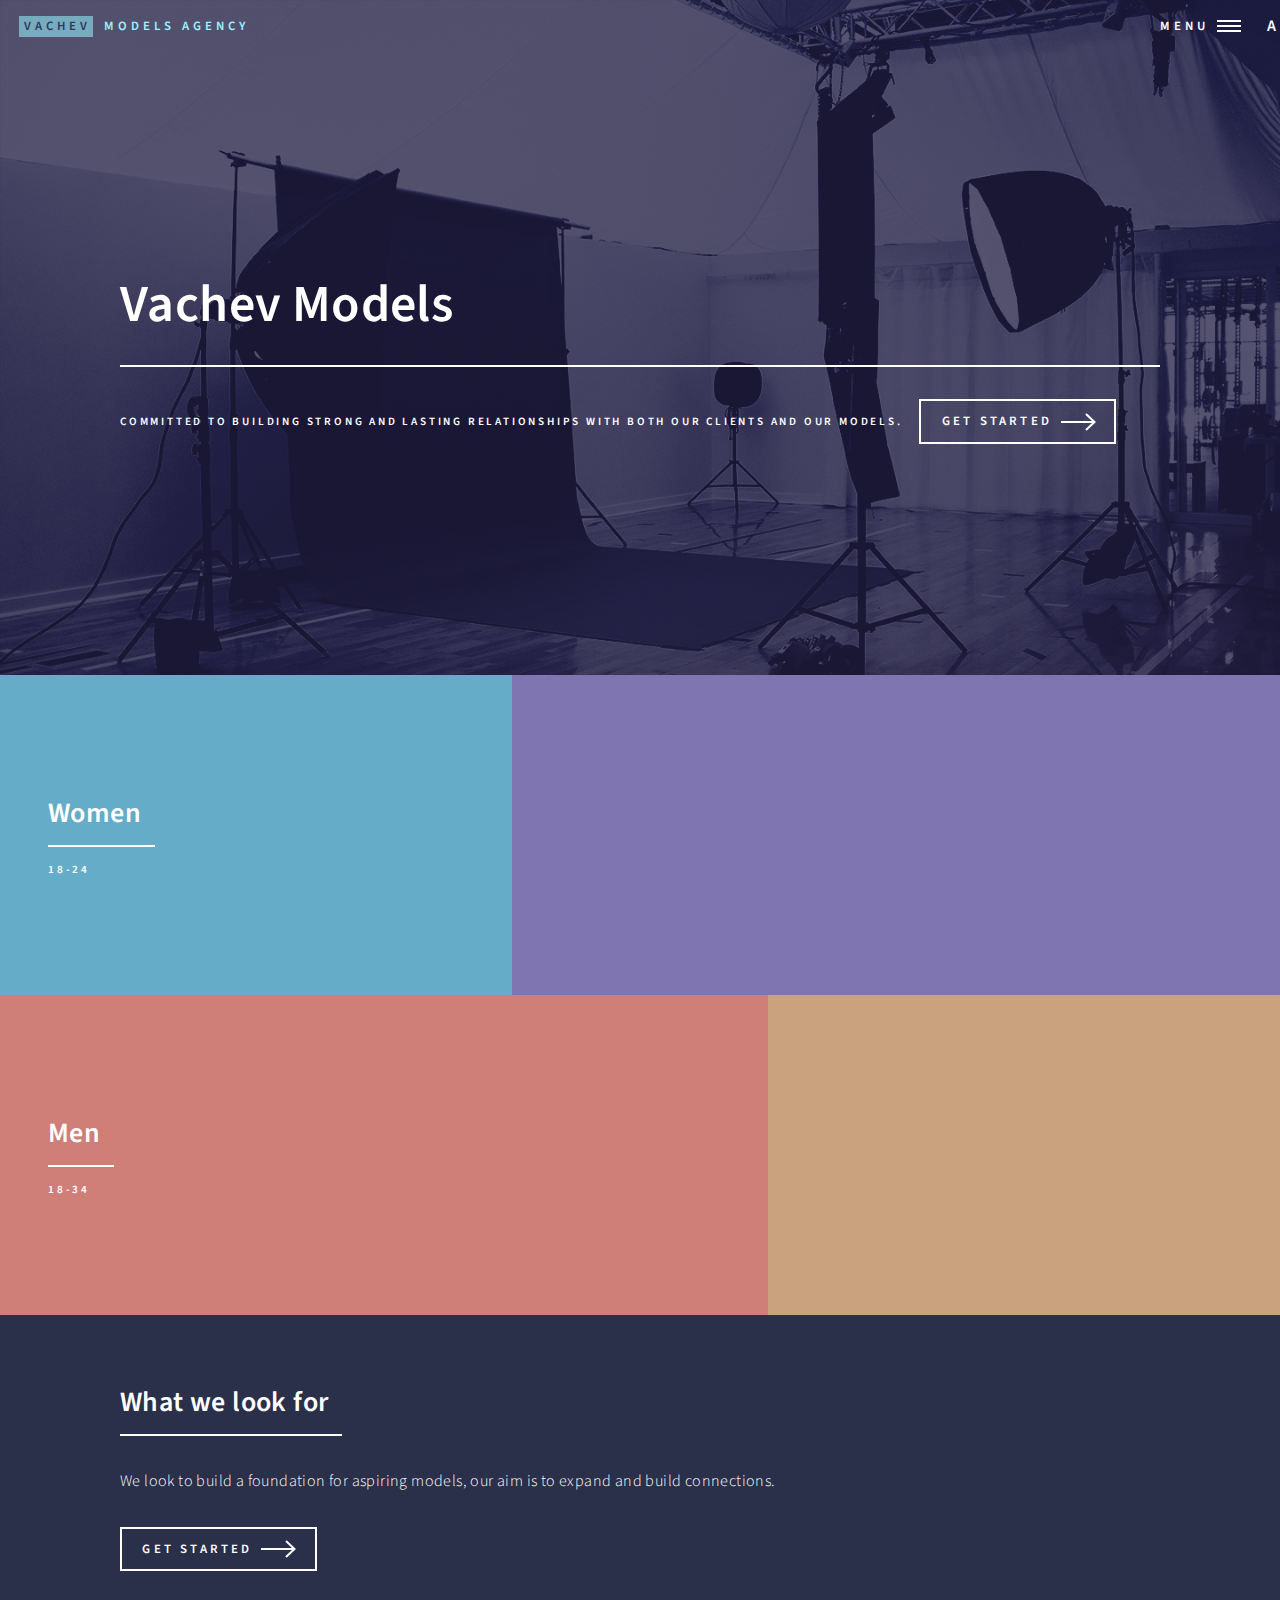
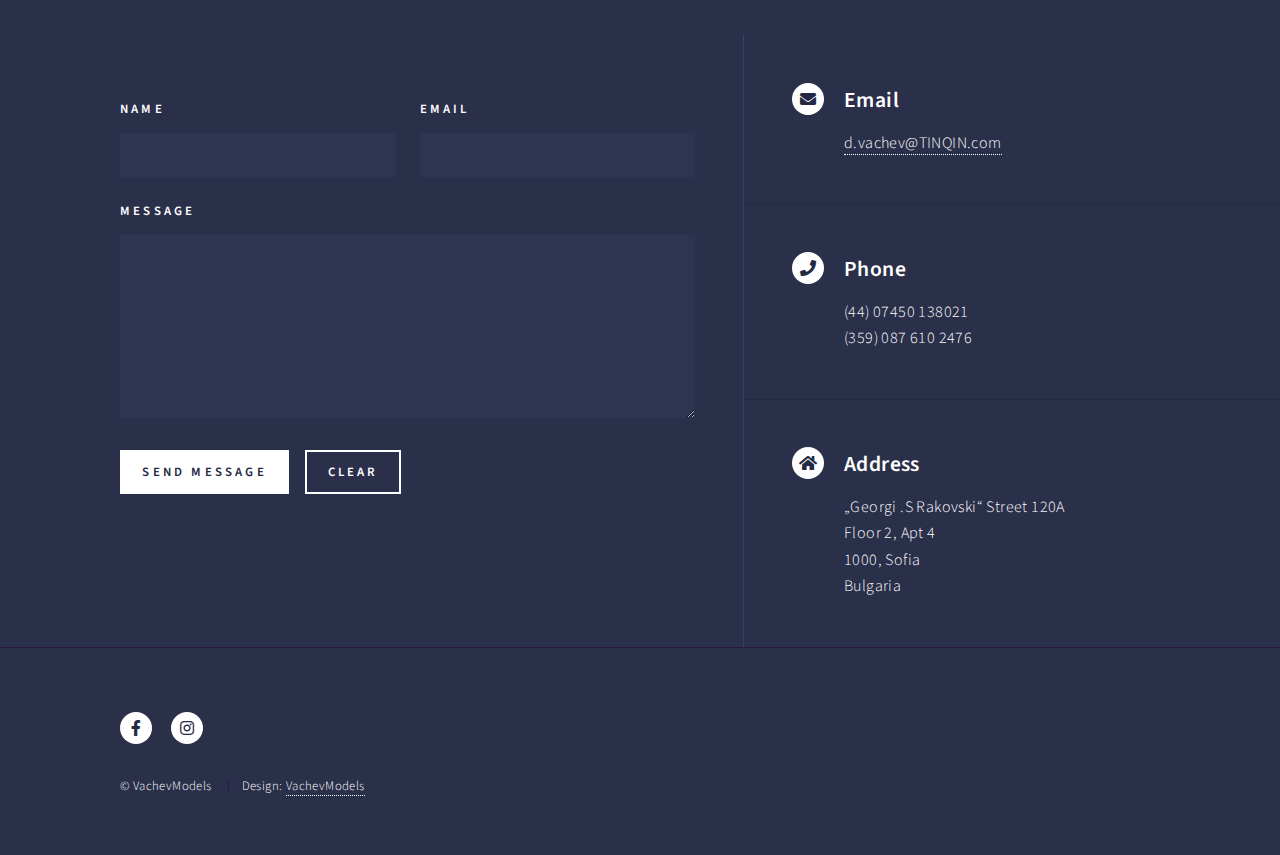
==== commit 302e2d0c: "Update index.html" ====
--- a/index.html
+++ b/index.html
@@ -31,7 +31,6 @@
           <li><a href="index.html">Home</a></li>
           <li><a href="men.html">Men</a></li>
           <li><a href="women.html">Women</a></li>
-          <li><a href="children.html">Children</a></li>
           <li><a href="generic.html">Fashion</a></li>
         </ul>
         <ul class="actions stacked">
@@ -77,10 +76,6 @@
             <span class="image">
               <img src="images/pic02.png" alt="" />
             </span>
-            <header class="major">
-              <h3><a href="children.html" class="link">Children</a></h3>
-              <p>3-18</p>
-            </header>
           </article>
           <article>
             <span class="image">
@@ -95,10 +90,6 @@
             <span class="image">
               <img src="images/pic04.png" alt="" />
             </span>
-            <header class="major">
-              <h3><a href="fashion.html" class="link">Fashion</a></h3>
-              <p>18-34</p>
-            </header>
           </article>
         </section>
 
